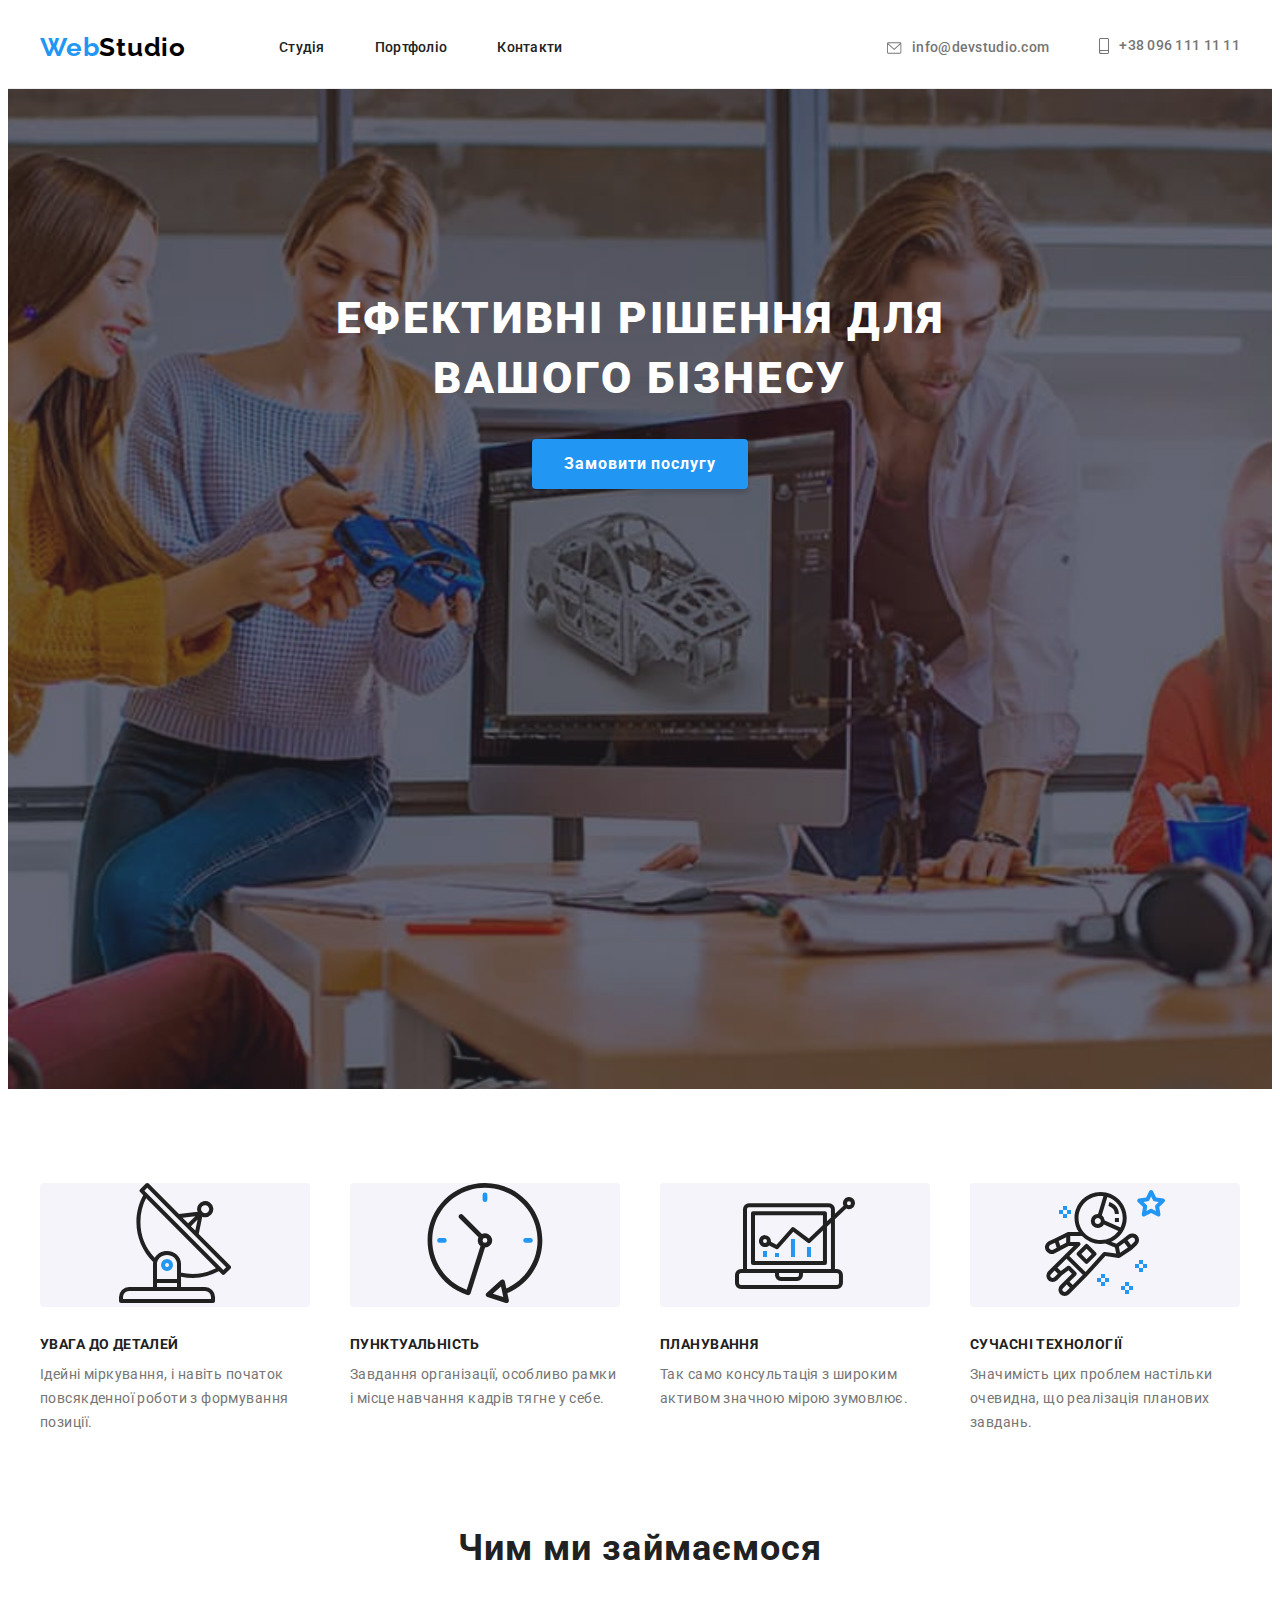
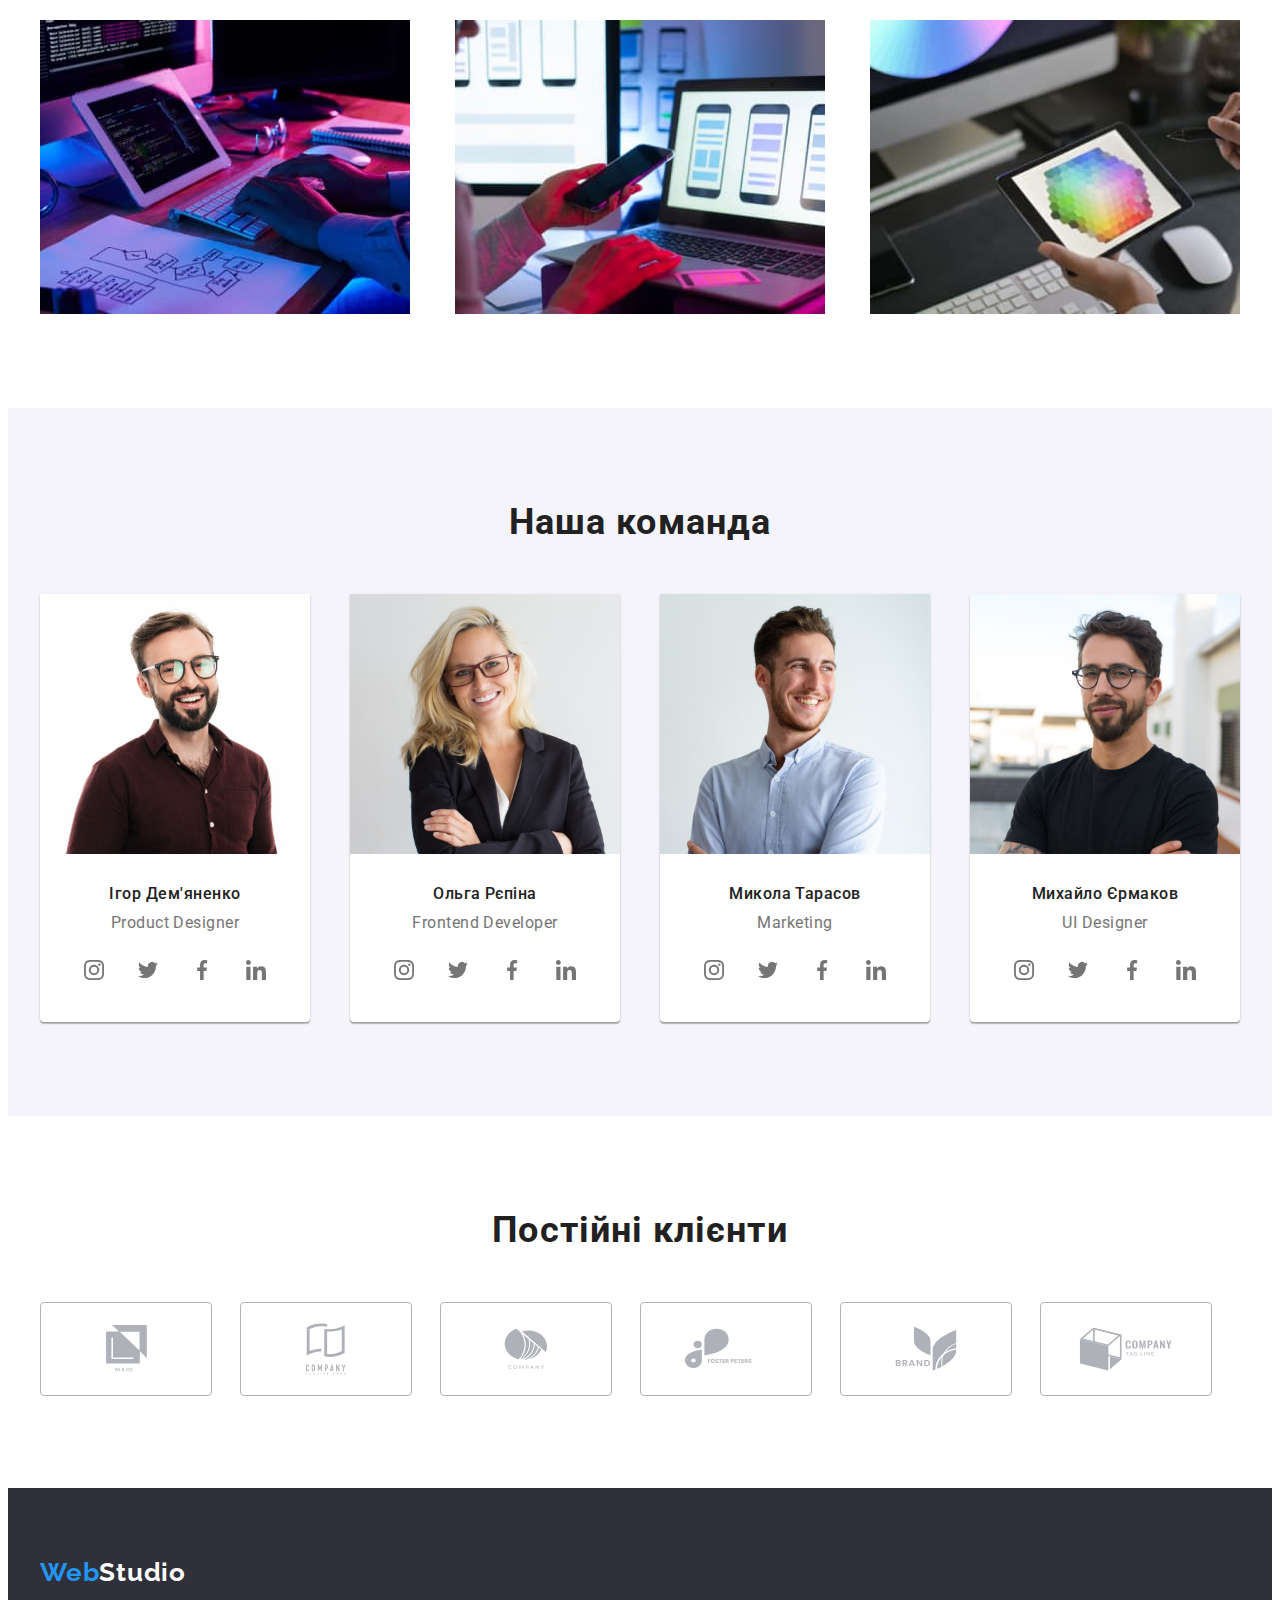
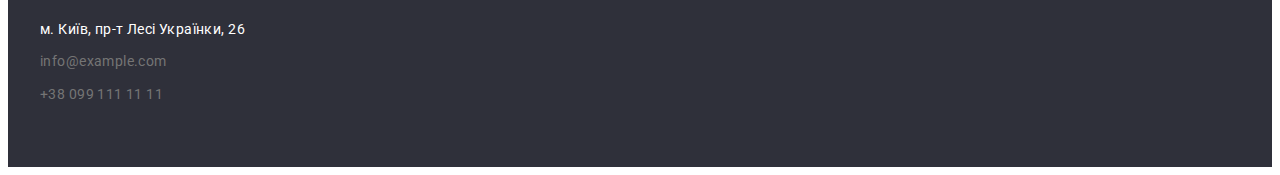
==== index.html @ 54683b7a "Оформление Header, Original,  team-card-icon, Clients" ====
<!DOCTYPE html>
<html lang="uk">
  <head>
    <meta charset="UTF-8" />
    <meta http-equiv="X-UA-Compatible" content="IE=edge" />
    <meta name="viewport" content="width=device-width, initial-scale=1.0" />
    <title>Студія</title>
    <link rel="preconnect" href="https://fonts.googleapis.com" />
    <link rel="preconnect" href="https://fonts.gstatic.com" crossorigin />
    <link
      href="https://fonts.googleapis.com/css2?family=Raleway:wght@700&family=Roboto:wght@400;500;700;900&display=swap"
      rel="stylesheet"
    />
    <link
      rel="stylesheet"
      href="https://cdnjs.cloudflare.com/ajax/libs/modern-normalize/1.1.0/modern-normalize.min.css"
      integrity="sha512-wpPYUAdjBVSE4KJnH1VR1HeZfpl1ub8YT/NKx4PuQ5NmX2tKuGu6U/JRp5y+Y8XG2tV+wKQpNHVUX03MfMFn9Q=="
      crossorigin="anonymous"
      referrerpolicy="no-referrer"
    />
    <link href="./css/style.css" rel="stylesheet" />
  </head>
  <body>
    <!--Head-->
    <header class="header">
      <div class="container flex-nav">
        <nav class="nav">
          <a class="logo" href="./index.html"
            ><span class="web">Web</span>Studio</a
          >
          <ul class="nav-page list">
            <li class="nav-item">
              <a href="./index.html" class="nav-link">Студія</a>
            </li>
            <li class="nav-item">
              <a href="./portfolio.html" class="nav-link">Портфоліо</a>
            </li>
            <li class="nav-item">
              <a href="./contacts.html" class="nav-link">Контакти</a>
            </li>
          </ul>
        </nav>
        <ul class="contact-header list">
          <li class="contact-item">
            <a
              href="mailto:info@devstudio.com"
              class="contact-header-link email"
            >
              <svg class="icon-contact" width="15.2" height="12px">
                <use href="./images/symbol-defs.svg#icon-envelope"></use>
              </svg>
              info@devstudio.com</a
            >
          </li>
          <li class="contact-item">
            <a href="tel:+380961111111" class="contact-header-link tel">
              <svg class="icon-contact" width="10px" height="16px">
                <use href="./images/symbol-defs.svg#icon-smartphone"></use>
              </svg>
              +38 096 111 11 11</a
            >
          </li>
        </ul>
      </div>
    </header>
    <!--Main-->
    <main>
      <section class="hero-section">
        <h1 class="hero-title">Ефективні рішення для вашого бізнесу</h1>
        <button type="button" class="button">Замовити послугу</button>
      </section>
      <section class="section">
        <div class="container">
          <h2 class="visually-hidden">Особливості</h2>
          <ul class="flex-original">
            <li class="list icon-antenna">
              <div class="icon-container">
                <svg class="icon-original" width="270px" height="120px">
                  <use href="./images/symbol-defs.svg#icon-antenna"></use>
                </svg>
              </div>
              <h3 class="subtitle">УВАГА ДО ДЕТАЛЕЙ</h3>
              <p class="descript">
                Ідейні міркування, і навіть початок повсякденної роботи з
                формування позиції.
              </p>
            </li>
            <li class="list icon-clock">
              <div class="icon-container">
                <span class="visually-hidden">foto</span>
                <svg class="icon-original" width="270px" height="120px">
                  <use href="./images/symbol-defs.svg#icon-clock"></use>
                </svg>
              </div>
              <h3 class="subtitle">ПУНКТУАЛЬНІСТЬ</h3>
              <p class="descript">
                Завдання організації, особливо рамки і місце навчання кадрів
                тягне у себе.
              </p>
            </li>
            <li class="list icon-diagram">
              <div class="icon-container">
                <svg class="icon-original" width="270px" height="120px">
                  <use href="./images/symbol-defs.svg#icon-diagram"></use>
                </svg>
              </div>
              <h3 class="subtitle">ПЛАНУВАННЯ</h3>
              <p class="descript">
                Так само консультація з широким активом значною мірою зумовлює.
              </p>
            </li>
            <li class="list icon-astronaut">
              <div class="icon-container">
                <svg class="icon-original" width="270px" height="120px">
                  <use href="./images/symbol-defs.svg#icon-astronaut"></use>
                </svg>
              </div>
              <h3 class="subtitle">СУЧАСНІ ТЕХНОЛОГІЇ</h3>
              <p class="descript">
                Значимість цих проблем настільки очевидна, що реалізація
                планових завдань.
              </p>
            </li>
          </ul>
        </div>
      </section>
      <section class="section work">
        <div class="container">
          <h2 class="title-work">Чим ми займаємося</h2>
          <ul class="flex-work">
            <li class="list">
              <img
                src="./images/work/left.jpg"
                alt="Робота за двома комп'ютерамии,один має великий єкран,а другий(планшет)лежить знизу,поряд клавіатура та вимкнений монітор ще одного комп'ютера"
                width="370"
                height="294"
              />
            </li>
            <li class="list">
              <img
                src="./images/work/centr.jpg"
                alt="Частково видно жінку, яка працює за ноутбуком, тримаючи в лівій руці смартфон.Зліва від неї знаходиться велий єкран для презентацій, на ньому зображено три єкрани смартфонів"
                width="370"
                height="294"
              />
            </li>
            <li class="list">
              <img
                src="./images/work/right.jpg"
                alt="Людина тримає у руках планшет, на ньму зображена палітра кольорів,у правій руці олівець дя пленшету"
                width="370"
                height="294"
              />
            </li>
          </ul>
        </div>
      </section>
      <section class="section team">
        <h2 class="title-team">Наша команда</h2>
        <div class="container">
          <ul class="flex-team">
            <li class="team-card list">
              <img
                src="./images/team/igor.jpg"
                alt="Чоловік років 30-35, темне волосся, борода, в окулярах,посміхається,одягнений в коричневу сорочку"
                width="270"
              />
              <div class="team-cont">
                <h3 class="name">Ігор Дем'яненко</h3>
                <p class="prof" lang="en">Product Designer</p>
              </div>
              <ul class="network list">
                <li class="icon-network-item">
                  <a
                    class="icon-network-link"
                    href="https://www.instagram.com/"
                    target="_blank"
                    rel="noopener nofollow noreferrer"
                  >
                    <svg class="icon-network">
                      <use href="./images/symbol-defs.svg#icon-instagram"></use>
                    </svg>
                  </a>
                </li>
                <li class="icon-network-item">
                  <a
                    class="icon-network-link"
                    href="https://twitter.com"
                    target="_blank"
                    rel="noopener nofollow noreferrer"
                  >
                    <svg class="icon-network">
                      <use href="./images/symbol-defs.svg#icon-twitter"></use>
                    </svg>
                  </a>
                </li>
                <li class="icon-network-item">
                  <a
                    class="icon-network-link"
                    href="https://www.facebook.com/"
                    target="_blank"
                    rel="noopener nofollow noreferrer"
                  >
                    <svg class="icon-network">
                      <use href="./images/symbol-defs.svg#icon-facebook"></use>
                    </svg>
                  </a>
                </li>
                <li class="icon-network-item">
                  <a
                    class="icon-network-link"
                    href="https://www.linkedin.com/"
                    target="_blank"
                    rel="noopener nofollow noreferrer"
                  >
                    <svg class="icon-network">
                      <use href="./images/symbol-defs.svg#icon-linkedin"></use>
                    </svg>
                  </a>
                </li>
              </ul>
            </li>
            <li class="team-card list">
              <img
                src="./images/team/olga.jpg"
                alt="Жінка,років 25-30,блондинка,довге волосся,в окулярах, одягнута в чорний піджак та білу сорочку"
                width="270"
              />
              <div class="team-cont">
                <h3 class="name">Ольга Рєпіна</h3>
                <p class="prof" lang="en">Frontend Developer</p>
              </div>
              <ul class="network list">
                <li class="icon-network-item">
                  <a
                    class="icon-network-link"
                    href="https://www.instagram.com/"
                    target="_blank"
                    rel="noopener nofollow noreferrer"
                  >
                    <svg class="icon-network">
                      <use href="./images/symbol-defs.svg#icon-instagram"></use>
                    </svg>
                  </a>
                </li>
                <li class="icon-network-item">
                  <a
                    class="icon-network-link"
                    href="https://twitter.com"
                    target="_blank"
                    rel="noopener nofollow noreferrer"
                  >
                    <svg class="icon-network">
                      <use href="./images/symbol-defs.svg#icon-twitter"></use>
                    </svg>
                  </a>
                </li>
                <li class="icon-network-item">
                  <a
                    class="icon-network-link"
                    href="https://www.facebook.com/"
                    target="_blank"
                    rel="noopener nofollow noreferrer"
                  >
                    <svg class="icon-network">
                      <use href="./images/symbol-defs.svg#icon-facebook"></use>
                    </svg>
                  </a>
                </li>
                <li class="icon-network-item">
                  <a
                    class="icon-network-link"
                    href="https://www.linkedin.com/"
                    target="_blank"
                    rel="noopener nofollow noreferrer"
                  >
                    <svg class="icon-network">
                      <use href="./images/symbol-defs.svg#icon-linkedin"></use>
                    </svg>
                  </a>
                </li>
              </ul>
            </li>
            <li class="team-card list">
              <img
                src="./images/team/mikola.jpg"
                alt="Чоловік,років 25-30,темне коротке волосся,одягнений у світлу сорочку"
                width="270"
              />
              <div class="team-cont">
                <h3 class="name">Микола Тарасов</h3>
                <p class="prof" lang="en">Marketing</p>
              </div>
              <ul class="network list">
                <li class="icon-network-item">
                  <a
                    class="icon-network-link"
                    href="https://www.instagram.com/"
                    target="_blank"
                    rel="noopener nofollow noreferrer"
                  >
                    <svg class="icon-network">
                      <use href="./images/symbol-defs.svg#icon-instagram"></use>
                    </svg>
                  </a>
                </li>
                <li class="icon-network-item">
                  <a
                    class="icon-network-link"
                    href="https://twitter.com"
                    target="_blank"
                    rel="noopener nofollow noreferrer"
                  >
                    <svg class="icon-network">
                      <use href="./images/symbol-defs.svg#icon-twitter"></use>
                    </svg>
                  </a>
                </li>
                <li class="icon-network-item">
                  <a
                    class="icon-network-link"
                    href="https://www.facebook.com/"
                    target="_blank"
                    rel="noopener nofollow noreferrer"
                  >
                    <svg class="icon-network">
                      <use href="./images/symbol-defs.svg#icon-facebook"></use>
                    </svg>
                  </a>
                </li>
                <li class="icon-network-item">
                  <a
                    class="icon-network-link"
                    href="https://www.linkedin.com/"
                    target="_blank"
                    rel="noopener nofollow noreferrer"
                  >
                    <svg class="icon-network">
                      <use href="./images/symbol-defs.svg#icon-linkedin"></use>
                    </svg>
                  </a>
                </li>
              </ul>
            </li>
            <li class="team-card list">
              <img
                src="./images/team/michael.jpg"
                alt="Чоловік,років 30, одягнений у чорну футболку,в окулярах"
                width="270"
              />
              <div class="team-cont">
                <h3 class="name">Михайло Єрмаков</h3>
                <p class="prof" lang="en">UI Designer</p>
              </div>
              <ul class="network list">
                <li class="icon-network-item">
                  <a
                    class="icon-network-link"
                    href="https://www.instagram.com/"
                    target="_blank"
                    rel="noopener nofollow noreferrer"
                  >
                    <svg class="icon-network">
                      <use href="./images/symbol-defs.svg#icon-instagram"></use>
                    </svg>
                  </a>
                </li>
                <li class="icon-network-item">
                  <a
                    class="icon-network-link"
                    href="https://twitter.com"
                    target="_blank"
                    rel="noopener nofollow noreferrer"
                  >
                    <svg class="icon-network">
                      <use href="./images/symbol-defs.svg#icon-twitter"></use>
                    </svg>
                  </a>
                </li>
                <li class="icon-network-item">
                  <a
                    class="icon-network-link"
                    href="https://www.facebook.com/"
                    target="_blank"
                    rel="noopener nofollow noreferrer"
                  >
                    <svg class="icon-network">
                      <use href="./images/symbol-defs.svg#icon-facebook"></use>
                    </svg>
                  </a>
                </li>
                <li class="icon-network-item">
                  <a
                    class="icon-network-link"
                    href="https://www.linkedin.com/"
                    target="_blank"
                    rel="noopener nofollow noreferrer"
                  >
                    <svg class="icon-network">
                      <use href="./images/symbol-defs.svg#icon-linkedin"></use>
                    </svg>
                  </a>
                </li>
              </ul>
            </li>
          </ul>
        </div>
      </section>
      <section class="section">
        <h2 class="title-client">Постійні клієнти</h2>
        <div class="container">
          <ul class="clients list">
            <li class="icon-client-item">
              <a
                href=""
                class="icon-client-link"
                target="_blank"
                rel="noopener noreferrer nofollow"
              >
                <svg class="icon-client" width="41" height="46.7">
                  <use href="./images/symbol-defs.svg#icon-YACO"></use>
                </svg>
              </a>
            </li>
            <li class="icon-client-item">
              <a
                href=""
                class="icon-client-link"
                target="_blank"
                rel="noopener noreferrer nofollow"
              >
                <svg class="icon-client" width="40" height="52">
                  <use
                    href="./images/symbol-defs.svg#icon-company-tagline-here"
                  ></use>
                </svg>
              </a>
            </li>
            <li class="icon-client-item">
              <a
                href=""
                class="icon-client-link"
                target="_blank"
                rel="noopener noreferrer nofollow"
              >
                <svg class="icon-client" width="43.46" height="41.18">
                  <use href="./images/symbol-defs.svg#icon-company"></use>
                </svg>
              </a>
            </li>
            <li class="icon-client-item">
              <a
                href=""
                class="icon-client-link"
                target="_blank"
                rel="noopener noreferrer nofollow"
              >
                <svg class="icon-client" width="84.44" height="40.62">
                  <use href="./images/symbol-defs.svg#icon-foster-peters"></use>
                </svg>
              </a>
            </li>
            <li class="icon-client-item">
              <a
                href=""
                class="icon-client-link"
                target="_blank"
                rel="noopener noreferrer nofollow"
              >
                <svg class="icon-client" width="62.54" height="45.43">
                  <use href="./images/symbol-defs.svg#icon-brand"></use>
                </svg>
              </a>
            </li>
            <li class="icon-client-item">
              <a
                href=""
                class="icon-client-link"
                target="_blank"
                rel="noopener noreferrer nofollow"
              >
                <svg class="icon-client" width="93.8" height="43.9">
                  <use href="./images/symbol-defs.svg#icon-tag-line"></use>
                </svg>
              </a>
            </li>
          </ul>
        </div>
      </section>
    </main>
    <!--Footer-->
    <footer class="footer">
      <div class="container">
        <a class="logo white" href="./index.html"
          ><span class="web">Web</span>Studio</a
        >
        <address class="address">
          <ul class="contact-footer list">
            <li>
              <a
                href="https://goo.gl/maps/6nsa5F7GKTP2XK6V9"
                class="contact-footer-link map-link"
                target="_blank"
                rel="noopener noreferrer"
              >
                м. Київ, пр-т Лесі Українки, 26</a
              >
            </li>
            <li class="footer-email-item">
              <a href="mailto:info@example.com" class="contact-footer-link"
                >info@example.com</a
              >
            </li>
            <li class="footer-tel-item">
              <a href="tel:+380991111111" class="contact-footer-link"
                >+38 099 111 11 11</a
              >
            </li>
          </ul>
        </address>
      </div>
    </footer>
  </body>
</html>
---- css/style.css ----
/* Global settings */
:root {
  /* Text Color */
  --main-color-text: #757575;
  --titel-color-text: #212121;
  --white-color: #ffffff;
  --logo-black-text: #000000;
  --logo-blue-text: #2196f3;

  /* interactive Colors */
  --bgd-accent-color: #2f303a;
  --activ-color-blue: #2196f3;
  --bgd-button-filter: #f5f4fa;

  /* border */
  --border-card-portfolio:  #eeeeee;
}


/* Стандартные стили */

body {
  color: var(--main-color-text);
  font-family: "Roboto", sans-serif;
}

h1,
h2,
h3,
h4,
h5,
h5,
p,
ul {
  margin: 0;
  padding: 0;
}

img {
  display: block;
  max-width: 100%;
  height: auto;
}

.visually-hidden {
  position: absolute;
  white-space: nowrap;
  width: 1px;
  height: 1px;
  overflow: hidden;
  border: 0;
  padding: 0;
  clip: rect(0 0 0 0);
  clip-path: inset(50%);
  margin: -1px;
}

.list {
  list-style: none;
}

.container {
  width: 1200px;
  margin: 0 auto;
  padding-left: 15px;
  padding-right: 15px;
}

.section {
  padding-top: 94px;
  padding-bottom: 94px;
}
/* hover focus tab */

.nav-page.list :hover,
.nav-page.list :focus,
.contact-header.list :hover,
.contact-header.list :focus,
.contact-footer.list :hover,
.contact-footer.list :focus {
  color: var(--logo-blue-text);
}

/* header */
.header {
  height: 80px;
  color: var(--white-color);
  border-bottom: 1px solid #ececec;
}

.flex-nav {
  display: flex;
  height: 80px;
  align-items: center;
}

/* logotype */
.logo {
  font-family: "Raleway", sans-serif;

  color: var(--logo-black-text);
  letter-spacing: 0.03em;
  font-weight: 700;
  font-size: 26px;
  line-height: 1.92;

  text-decoration: none;
}

.logo.white {
  color: var(--white-color);
  margin-bottom: 20px;
}

/* logo - span */
.web {
  color: var(--logo-blue-text);
}

/*  Navigation */
.nav {
  display: flex;
}

.nav-page.list {
  display: flex;
  margin-left: 93px;
  align-items: center;
}

.nav-item:not(:first-child) {
  margin-left: 50px;
}

.nav-link {
  text-decoration: none;
  font-weight: 500;

  color: var(--titel-color-text);
  font-size: 14px;
  line-height: 1.14;
  display: block;
}

.nav-link,
.contact-header-link {
  letter-spacing: 0.02em;
}

/* TOP Contacts */
.contact-header.list {
  display: flex;
  margin-left: auto;
  align-items: center;
}

.contact-item:not(:first-child) {
  margin-left: 50px;
}

.contact-header-link {
  display: inline-flex;
  align-items: center;

  color: var(--main-color-text);
  font-weight: 500;
  font-size: 14px;
  line-height: 1.14;

  text-decoration: none;
}

.icon-contact{
  margin-right: 10px;
  fill: currentColor;
}



/* Хедер икноки через before */

/* .contact-header-link::before {
  content: "";
  margin-right: 10px;
  background-position: center;
  background-size: contain;
  background-repeat: no-repeat;
}

.email::before {
  width: 15.2px;
  height: 12px;
  background-image: url(../images/svg-icons/envelope.svg);
}
.tel::before {
  width: 10px;
  height: 16px;
  background-image: url(../images/svg-icons/smartphone.svg);
} */




/* Main */

.hero-section {
  max-width: 1600px;
  height: 600px;
  margin-left: auto;
  margin-right: auto;
  padding-top: 200px;
  padding-bottom: 200px;
  text-align: center;

  background-image: linear-gradient(
      to right,
      rgba(47, 48, 58, 0.4),
      rgba(47, 48, 58, 0.4)
    ),
    url(../images/hero/hero.jpg);
  background-position: center;
  background-repeat: no-repeat;
  background-size: cover;
  /* Подстраховка bgd */
  background-color: var(--activ-color-blue);
}

.hero-title {
  margin-bottom: 30px;
  max-width: 696px;
  margin-left: auto;
  margin-right: auto;

  color: var(--white-color);
  font-weight: 900;
  font-size: 44px;
  line-height: 1.36;
  letter-spacing: 0.06em;
  text-transform: uppercase;
}

/* Batton */

.button {
  min-width: 152px;
  border-radius: 4px;
  padding: 10px 32px;
  border: none;

  color: var(--white-color);
  background-color: var(--activ-color-blue);
  font-family: "Roboto";
  font-weight: 700;
  font-size: 16px;
  line-height: 1.87;
  letter-spacing: 0.06em;

  cursor: pointer;
  box-shadow: 0px 4px 4px rgba(0, 0, 0, 0.15);
}

.button:active {
  background-color: #188ce8;
}

/* Section original */

.flex-original {
  display: flex;
  justify-content: space-between;
}

.flex-original .list {
  width: 270px;
}
.flex-original .list:not(:last-child) {
  margin-right: 30px;
}

.icon-container{
  margin-bottom: 30px;

  background: #F5F4FA;
  border-radius: 4px;
}

/* Особенности иконки через before */

/* .flex-original .list::before {
display: block;
height: 120px;
margin-bottom: 30px;
content: "";
background-position: center;
background-repeat: no-repeat;
background-size: contain;
background-color: #F5F4FA;
border-radius: 4px;
}

.icon-antenna::before{
  background-image: url(../images/svg-icons/antenna.svg);
}
.icon-clock::before{
  background-image: url(../images/svg-icons/clock.svg);
}
.icon-diagram::before{
  background-image: url(../images/svg-icons/diagram.svg);
}
.icon-astronaut::before{
  background-image: url(../images/svg-icons/astronaut.svg);
} */

.subtitle {
  margin-bottom: 10px;
  line-height: 1.14;

  color: var(--titel-color-text);
  font-weight: 700;
  font-size: 14px;
  letter-spacing: 0.03em;
}

.descript {
  font-size: 14px;
  line-height: 1.7;
  letter-spacing: 0.03em;
}

/* Section works img */

.work {
  padding-top: 0;
}

.flex-work {
  display: flex;
  justify-content: space-between;
}

.title-work,
.title-team,
.title-client {
  color: var(--titel-color-text);
  font-weight: 700;
  font-size: 36px;
  line-height: 1.16;
  letter-spacing: 0.03em;
  text-align: center;
  margin-bottom: 50px;
}

/*  Section team */

.team {
  background-color: #f5f4fa;

  text-align: center;
}

.flex-team {
  display: flex;
  justify-content: space-between;
}

.team-card {
  width: 270px;
  border-radius: 0px 0px 4px 4px;
  padding-bottom: 30px;

  background: var(--white-color);

  box-shadow: 0px 1px 3px rgba(0, 0, 0, 0.12), 0px 1px 1px rgba(0, 0, 0, 0.14),
    0px 2px 1px rgba(0, 0, 0, 0.2);
}

.team-cont {
  padding-top: 30px;
  padding-bottom: 16px;
}

.name {
  color: var(--titel-color-text);
  font-weight: 500;
  font-size: 16px;
  line-height: 1.19;
  letter-spacing: 0.03em;
}

.prof {
  font-size: 16px;
  line-height: 1.19;
  letter-spacing: 0.03em;
  margin-top: 10px;
}

.icon-network-item{
  display: inline-flex;
}



.network{
  display: flex;
  justify-content: center;

  gap: 10px;
}

/* Аналог gap */
/* .icon-network-item+.icon-network-item{
  margin-left: 10px ;
} */

.icon-network-link{
  display: flex;
  align-items: center;
  justify-content: center;
  width: 44px;
  height: 44px;
  border-radius: 50%;
  background-color: var();
  color: var(--main-color-text);
}

.icon-network-link:hover,
.icon-network-link:focus{
  background-color: var(--logo-blue-text);
  color:var(--white-color);
}

.icon-network{
  height: 20px;
  width: 20px;
  fill: currentColor;
}

/* claint  */

.clients {
  display: flex;
}
.icon-client-item {
  width: 170px;
  height: 92px;
}
.icon-client-item+.icon-client-item{
  margin-left:30px ;
}
.icon-client-link {
  display: flex;
  align-items: center;
  justify-content: center;
  width: 100%;
	height: 100%;
  border: 1px solid #AFB1B8;
  border-radius: 4px;
  color: #AFB1B8;
}

.icon-client-link:hover {
  color: var(--activ-color-blue);
  border-color: var(--activ-color-blue);
}
.icon-client {
  fill: currentColor;
}

/* Footer */

.footer {
  padding-top: 60px;
  padding-bottom: 60px;

  background-color: var(--bgd-accent-color);
  font-weight: 400;
  font-size: 14px;
  line-height: 1.7;
}

.address {
  font-style: normal;
  margin-top: 20px;
}

.contact-footer-link {
  color: var(--main-color-text);
  font-size: 14px;
  line-height: 1.14;
  letter-spacing: 0.03em;
  text-decoration: none;
}

.footer > .logo,
.map-link {
  color: var(--white-color);
}

.footer-email-item,
.footer-tel-item {
  margin-top: 9px;
}

/* 2 Main Portfolio */

/* filter */
.filter.list {
  display: flex;
  justify-content: center;
  margin-bottom: 50px;

  color: var(--titel-color-text);
  font-weight: 500;
  font-size: 16px;
  line-height: 1.62;
}
.filter-item + .filter-item {
  margin-left: 8px;
}

.filter-button {
  font-family: "Roboto";
  border: none;

  color: var(--titel-color-text);
  background-color: var(--bgd-button-filter);
  border-radius: 4px;
  font-weight: 500;
  font-size: 16px;
  line-height: 1.62;
  letter-spacing: 0.03em;

  cursor: pointer;
}

.filter-button:hover,
.filter-button:focus {
  color: var(--white-color);
  background-color: var(--activ-color-blue);
  box-shadow: 0px 3px 1px rgba(0, 0, 0, 0.1), 0px 1px 2px rgba(0, 0, 0, 0.08),
    0px 2px 2px rgba(0, 0, 0, 0.12);
  border-radius: 4px;
}
/* Project page */

.projects.list {
  display: flex;
  flex-wrap: wrap;
}

.project-card {
  width: calc((100% - 15 * 2) / 3);
  margin-right: 30px;
  margin-bottom: 30px;

  background: var(--white-color);
}
/* Сетка */
.project-card:nth-child(3n) {
  margin-right: 0px;
}
.project-card:nth-last-child(-n + 3) {
  margin-bottom: 0px;
}

.project-link {
  text-decoration: none;
}

.desc-cont {
  padding: 20px 24px;
  border-left: 1px solid var(--border-card-portfolio);
  border-bottom: 1px solid  var(--border-card-portfolio);
  border-right: 1px solid  var(--border-card-portfolio);
}
.project-title {
  color: var(--titel-color-text);
  font-weight: 700;
  font-size: 18px;
  line-height: 2;
  letter-spacing: 0.06em;
}

.project-desc {
  margin-top: 4px;

  color: var(--main-color-text);
  font-size: 16px;
  line-height: 1.85;
  letter-spacing: 0.03em;
}
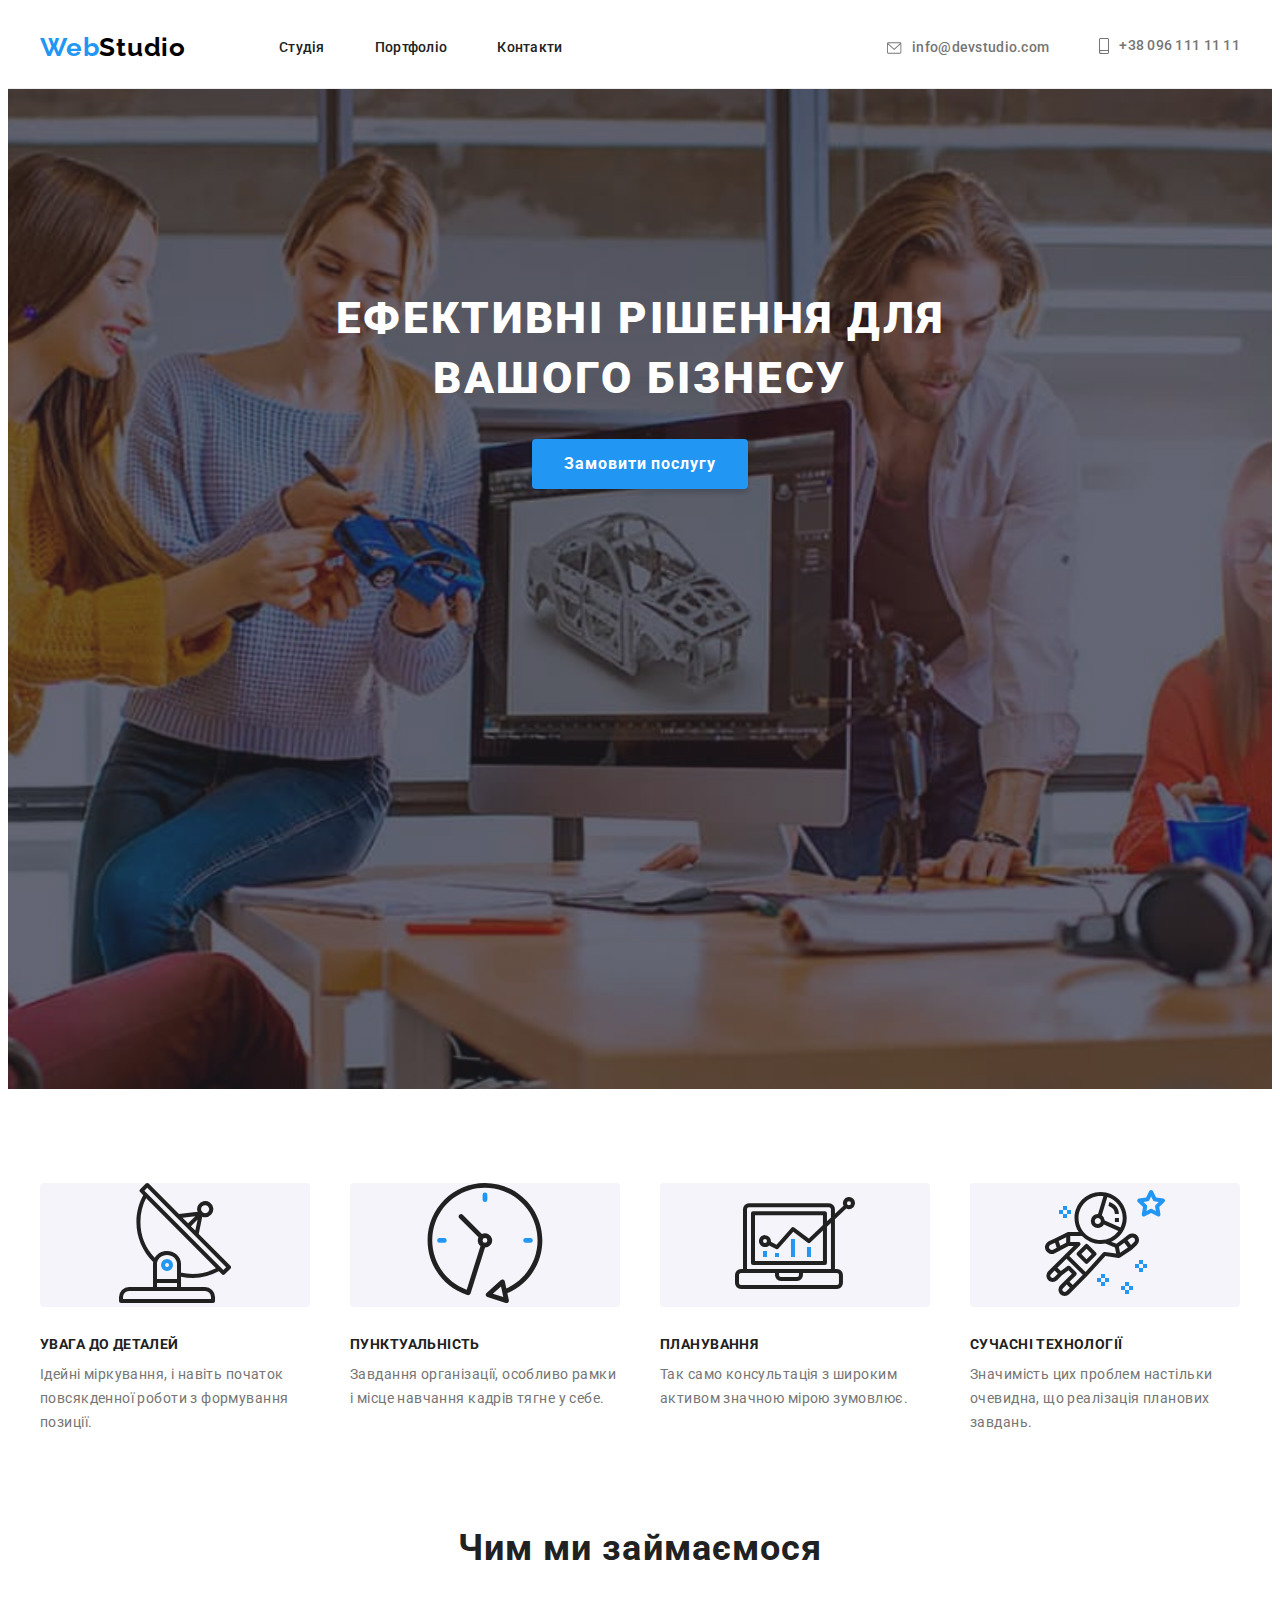
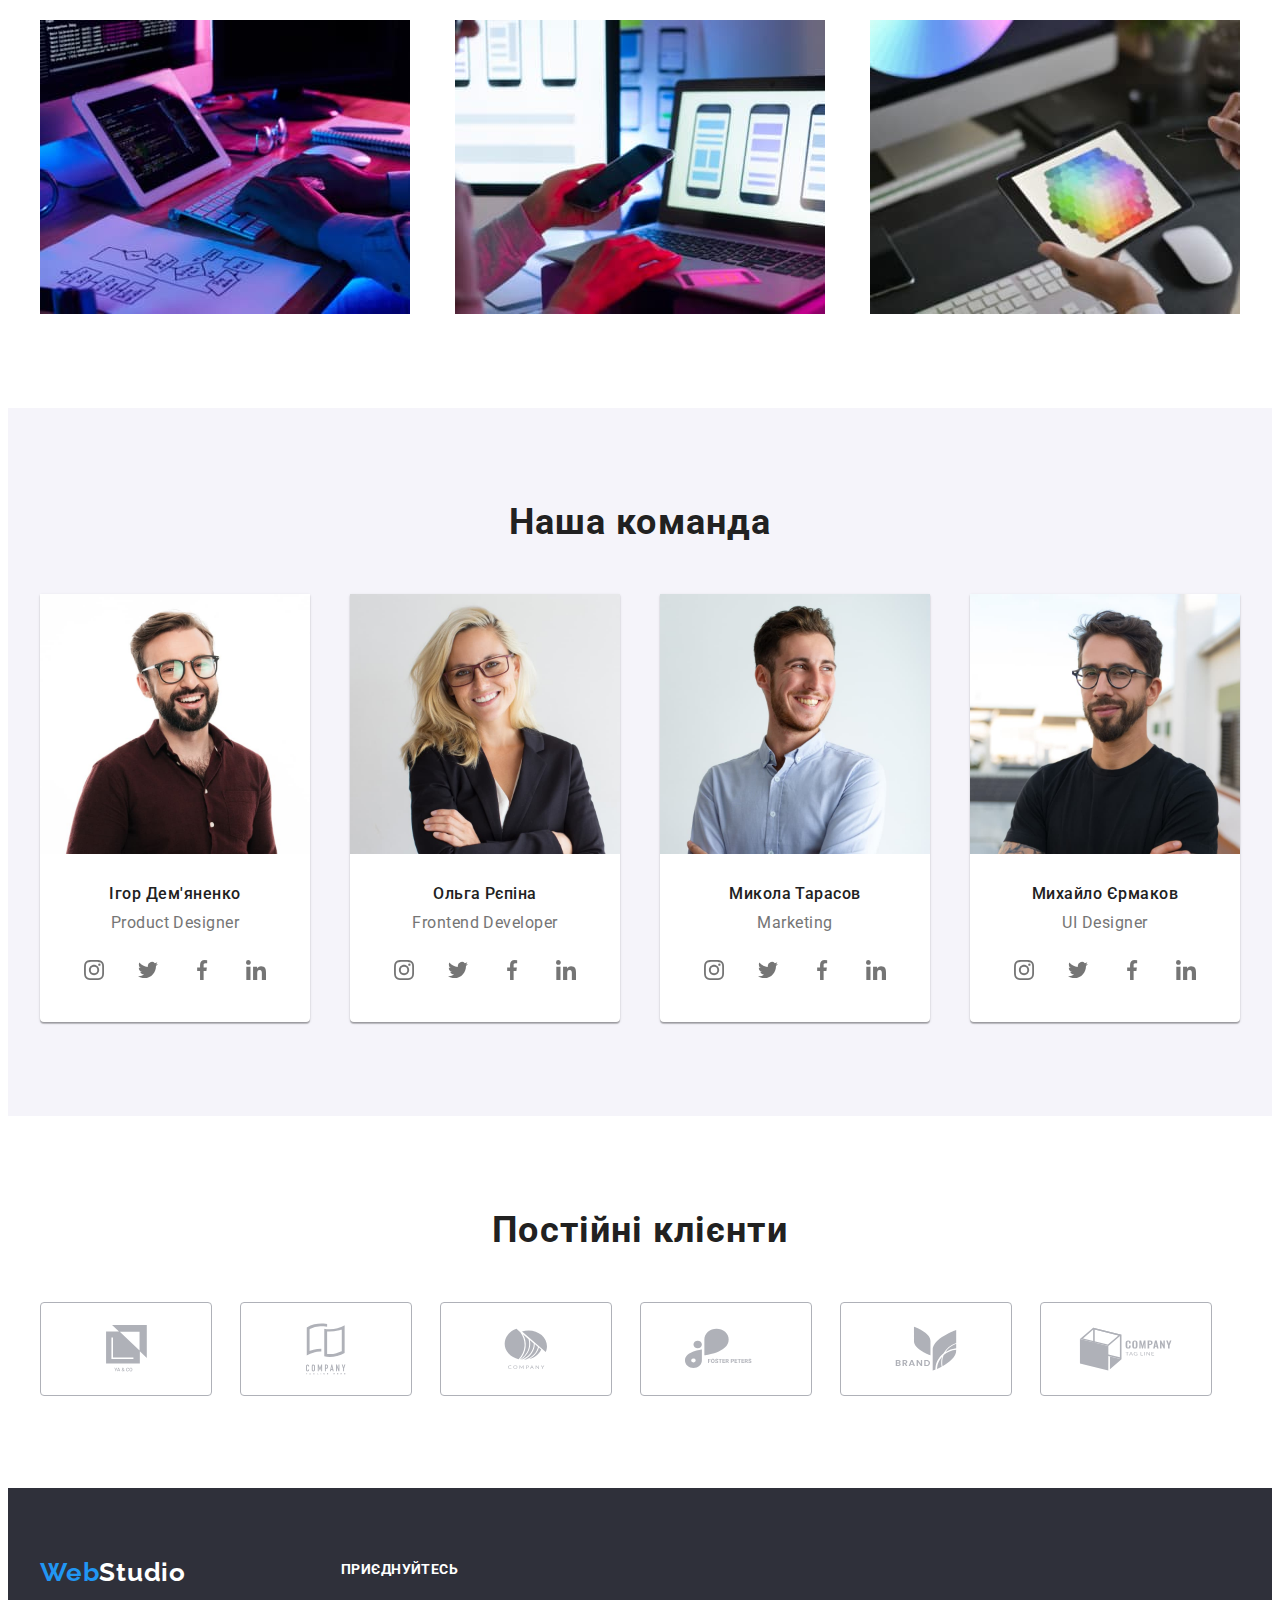
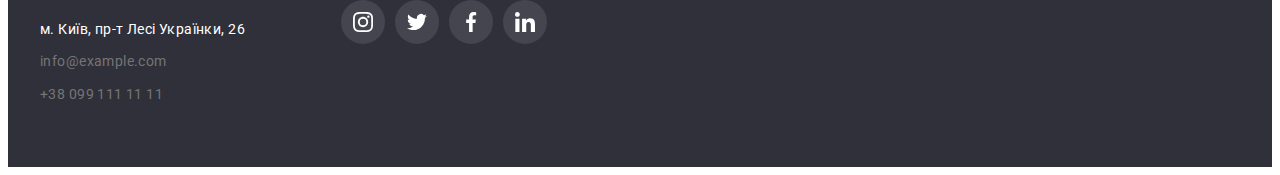
==== commit 5760e798: "footer добавление секции соц сети" ====
--- a/index.html
+++ b/index.html
@@ -177,7 +177,7 @@
                     target="_blank"
                     rel="noopener nofollow noreferrer"
                   >
-                    <svg class="icon-network">
+                    <svg class="icon-network" width="20px" height="20px">
                       <use href="./images/symbol-defs.svg#icon-instagram"></use>
                     </svg>
                   </a>
@@ -189,7 +189,7 @@
                     target="_blank"
                     rel="noopener nofollow noreferrer"
                   >
-                    <svg class="icon-network">
+                    <svg class="icon-network" width="20px" height="20px">
                       <use href="./images/symbol-defs.svg#icon-twitter"></use>
                     </svg>
                   </a>
@@ -201,7 +201,7 @@
                     target="_blank"
                     rel="noopener nofollow noreferrer"
                   >
-                    <svg class="icon-network">
+                    <svg class="icon-network" width="20px" height="20px">
                       <use href="./images/symbol-defs.svg#icon-facebook"></use>
                     </svg>
                   </a>
@@ -213,7 +213,7 @@
                     target="_blank"
                     rel="noopener nofollow noreferrer"
                   >
-                    <svg class="icon-network">
+                    <svg class="icon-network" width="20px" height="20px">
                       <use href="./images/symbol-defs.svg#icon-linkedin"></use>
                     </svg>
                   </a>
@@ -238,7 +238,7 @@
                     target="_blank"
                     rel="noopener nofollow noreferrer"
                   >
-                    <svg class="icon-network">
+                    <svg class="icon-network" width="20px" height="20px">
                       <use href="./images/symbol-defs.svg#icon-instagram"></use>
                     </svg>
                   </a>
@@ -250,7 +250,7 @@
                     target="_blank"
                     rel="noopener nofollow noreferrer"
                   >
-                    <svg class="icon-network">
+                    <svg class="icon-network" width="20px" height="20px">
                       <use href="./images/symbol-defs.svg#icon-twitter"></use>
                     </svg>
                   </a>
@@ -262,7 +262,7 @@
                     target="_blank"
                     rel="noopener nofollow noreferrer"
                   >
-                    <svg class="icon-network">
+                    <svg class="icon-network" width="20px" height="20px">
                       <use href="./images/symbol-defs.svg#icon-facebook"></use>
                     </svg>
                   </a>
@@ -274,7 +274,7 @@
                     target="_blank"
                     rel="noopener nofollow noreferrer"
                   >
-                    <svg class="icon-network">
+                    <svg class="icon-network" width="20px" height="20px">
                       <use href="./images/symbol-defs.svg#icon-linkedin"></use>
                     </svg>
                   </a>
@@ -299,7 +299,7 @@
                     target="_blank"
                     rel="noopener nofollow noreferrer"
                   >
-                    <svg class="icon-network">
+                    <svg class="icon-network" width="20px" height="20px">
                       <use href="./images/symbol-defs.svg#icon-instagram"></use>
                     </svg>
                   </a>
@@ -311,7 +311,7 @@
                     target="_blank"
                     rel="noopener nofollow noreferrer"
                   >
-                    <svg class="icon-network">
+                    <svg class="icon-network" width="20px" height="20px">
                       <use href="./images/symbol-defs.svg#icon-twitter"></use>
                     </svg>
                   </a>
@@ -323,7 +323,7 @@
                     target="_blank"
                     rel="noopener nofollow noreferrer"
                   >
-                    <svg class="icon-network">
+                    <svg class="icon-network" width="20px" height="20px">
                       <use href="./images/symbol-defs.svg#icon-facebook"></use>
                     </svg>
                   </a>
@@ -335,7 +335,7 @@
                     target="_blank"
                     rel="noopener nofollow noreferrer"
                   >
-                    <svg class="icon-network">
+                    <svg class="icon-network" width="20px" height="20px">
                       <use href="./images/symbol-defs.svg#icon-linkedin"></use>
                     </svg>
                   </a>
@@ -360,7 +360,7 @@
                     target="_blank"
                     rel="noopener nofollow noreferrer"
                   >
-                    <svg class="icon-network">
+                    <svg class="icon-network" width="20px" height="20px">
                       <use href="./images/symbol-defs.svg#icon-instagram"></use>
                     </svg>
                   </a>
@@ -372,7 +372,7 @@
                     target="_blank"
                     rel="noopener nofollow noreferrer"
                   >
-                    <svg class="icon-network">
+                    <svg class="icon-network" width="20px" height="20px">
                       <use href="./images/symbol-defs.svg#icon-twitter"></use>
                     </svg>
                   </a>
@@ -384,7 +384,7 @@
                     target="_blank"
                     rel="noopener nofollow noreferrer"
                   >
-                    <svg class="icon-network">
+                    <svg class="icon-network" width="20px" height="20px">
                       <use href="./images/symbol-defs.svg#icon-facebook"></use>
                     </svg>
                   </a>
@@ -396,7 +396,7 @@
                     target="_blank"
                     rel="noopener nofollow noreferrer"
                   >
-                    <svg class="icon-network">
+                    <svg class="icon-network" width="20px" height="20px">
                       <use href="./images/symbol-defs.svg#icon-linkedin"></use>
                     </svg>
                   </a>
@@ -490,34 +490,89 @@
     </main>
     <!--Footer-->
     <footer class="footer">
-      <div class="container">
-        <a class="logo white" href="./index.html"
-          ><span class="web">Web</span>Studio</a
-        >
-        <address class="address">
-          <ul class="contact-footer list">
-            <li>
-              <a
-                href="https://goo.gl/maps/6nsa5F7GKTP2XK6V9"
-                class="contact-footer-link map-link"
-                target="_blank"
-                rel="noopener noreferrer"
-              >
-                м. Київ, пр-т Лесі Українки, 26</a
-              >
-            </li>
-            <li class="footer-email-item">
-              <a href="mailto:info@example.com" class="contact-footer-link"
-                >info@example.com</a
-              >
-            </li>
-            <li class="footer-tel-item">
-              <a href="tel:+380991111111" class="contact-footer-link"
-                >+38 099 111 11 11</a
-              >
+      <div class="container flex-footer">
+        <div class="address-box">
+          <a class="logo white" href="./index.html"
+            ><span class="web">Web</span>Studio</a
+          >
+          <address class="address">
+            <ul class="contact-footer list">
+              <li>
+                <a
+                  href="https://goo.gl/maps/6nsa5F7GKTP2XK6V9"
+                  class="contact-footer-link map-link"
+                  target="_blank"
+                  rel="noopener noreferrer"
+                >
+                  м. Київ, пр-т Лесі Українки, 26</a
+                >
+              </li>
+              <li class="footer-email-item">
+                <a href="mailto:info@example.com" class="contact-footer-link"
+                  >info@example.com</a
+                >
+              </li>
+              <li class="footer-tel-item">
+                <a href="tel:+380991111111" class="contact-footer-link"
+                  >+38 099 111 11 11</a
+                >
+              </li>
+            </ul>
+          </address>
+        </div>
+        <div class="social-box">
+          <h2 class="title-social">приєднуйтесь</h2>
+          <ul class="social list">
+            <li class="social-item">
+              <a
+                class="social-link"
+                href="https://www.instagram.com/"
+                target="_blank"
+                rel="noopener nofollow noreferrer"
+              >
+                <svg class="icon-social" width="20px" height="20px">
+                  <use href="./images/symbol-defs.svg#icon-instagram"></use>
+                </svg>
+              </a>
+            </li>
+            <li class="social-item">
+              <a
+                class="social-link"
+                href="https://twitter.com"
+                target="_blank"
+                rel="noopener nofollow noreferrer"
+              >
+                <svg class="icon-social" width="20px" height="20px">
+                  <use href="./images/symbol-defs.svg#icon-twitter"></use>
+                </svg>
+              </a>
+            </li>
+            <li class="social-item">
+              <a
+                class="social-link"
+                href="https://www.facebook.com/"
+                target="_blank"
+                rel="noopener nofollow noreferrer"
+              >
+                <svg class="icon-social" width="20px" height="20px">
+                  <use href="./images/symbol-defs.svg#icon-facebook"></use>
+                </svg>
+              </a>
+            </li>
+            <li class="social-item">
+              <a
+                class="social-link"
+                href="https://www.linkedin.com/"
+                target="_blank"
+                rel="noopener nofollow noreferrer"
+              >
+                <svg class="icon-social" width="20px" height="20px">
+                  <use href="./images/symbol-defs.svg#icon-linkedin"></use>
+                </svg>
+              </a>
             </li>
           </ul>
-        </address>
+        </div>
       </div>
     </footer>
   </body>
--- a/css/style.css
+++ b/css/style.css
@@ -430,8 +430,6 @@
 }
 
 .icon-network{
-  height: 20px;
-  width: 20px;
   fill: currentColor;
 }
 
@@ -478,6 +476,14 @@
   line-height: 1.7;
 }
 
+.address-box{
+  width: 231px;
+}
+
+.flex-footer{
+  display: flex;
+}
+
 .address {
   font-style: normal;
   margin-top: 20px;
@@ -499,6 +505,51 @@
 .footer-email-item,
 .footer-tel-item {
   margin-top: 9px;
+}
+
+.title-social{
+  font-weight: 700;
+  font-size: 14px;
+  line-height: 1.42;
+  letter-spacing: 0.03em;
+  text-transform: uppercase;
+  margin-bottom: 20px;
+
+  color: var(--white-color);
+}
+.social-box{
+  width: 208px;
+  margin-left: 70px;
+  margin-top: 12px;
+}
+
+.social {
+  display: flex;
+}
+.social-item {
+
+}
+.social-item+.social-item{
+  margin-left:10px ;
+}
+.social-link {
+  display: inline-flex;
+  justify-content: center;
+  align-items: center;
+  width: 44px;
+  height: 44px;
+  border-radius: 50%;
+
+  color: var(--white-color);
+  background-color: rgba(255, 255, 255, 0.1);
+}
+
+.social-link:hover {
+  color: var(--white-color);
+  background-color: var(--activ-color-blue);
+}
+.icon-social {
+  fill: currentColor;
 }
 
 /* 2 Main Portfolio */
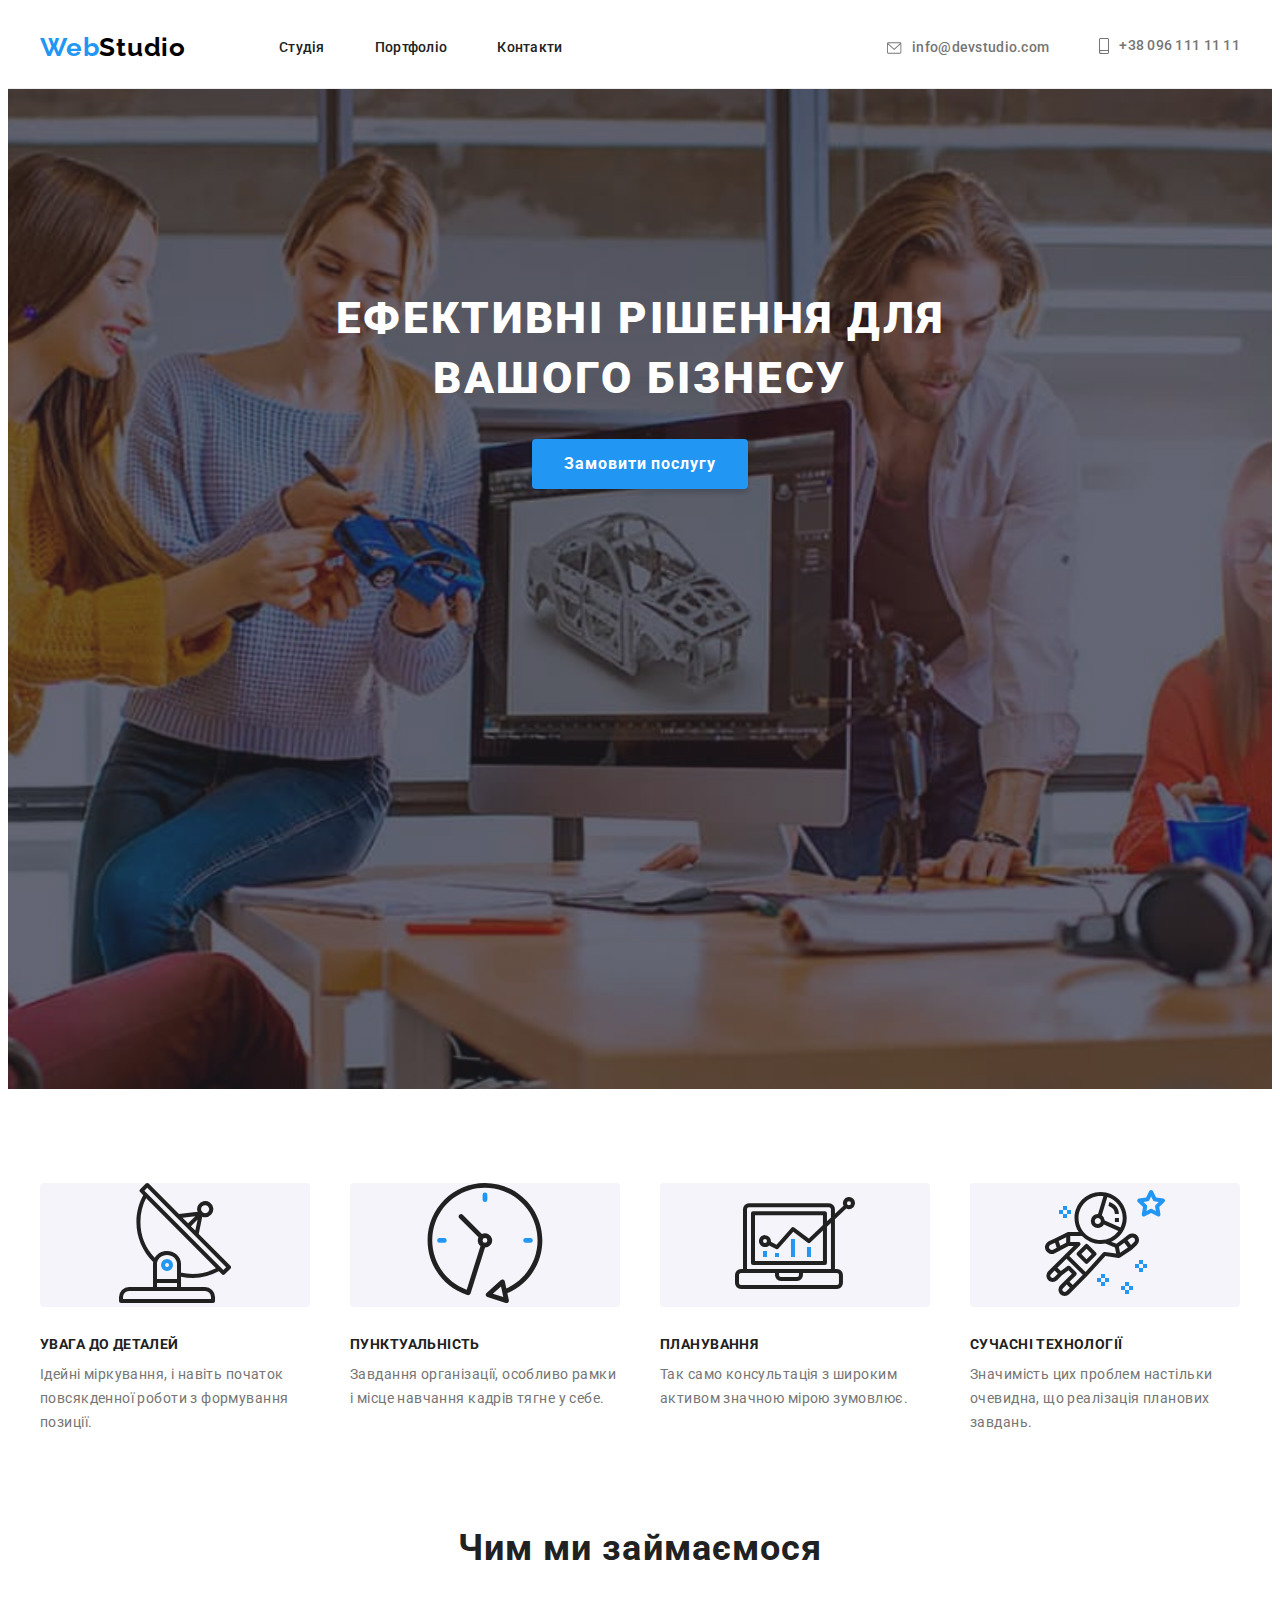
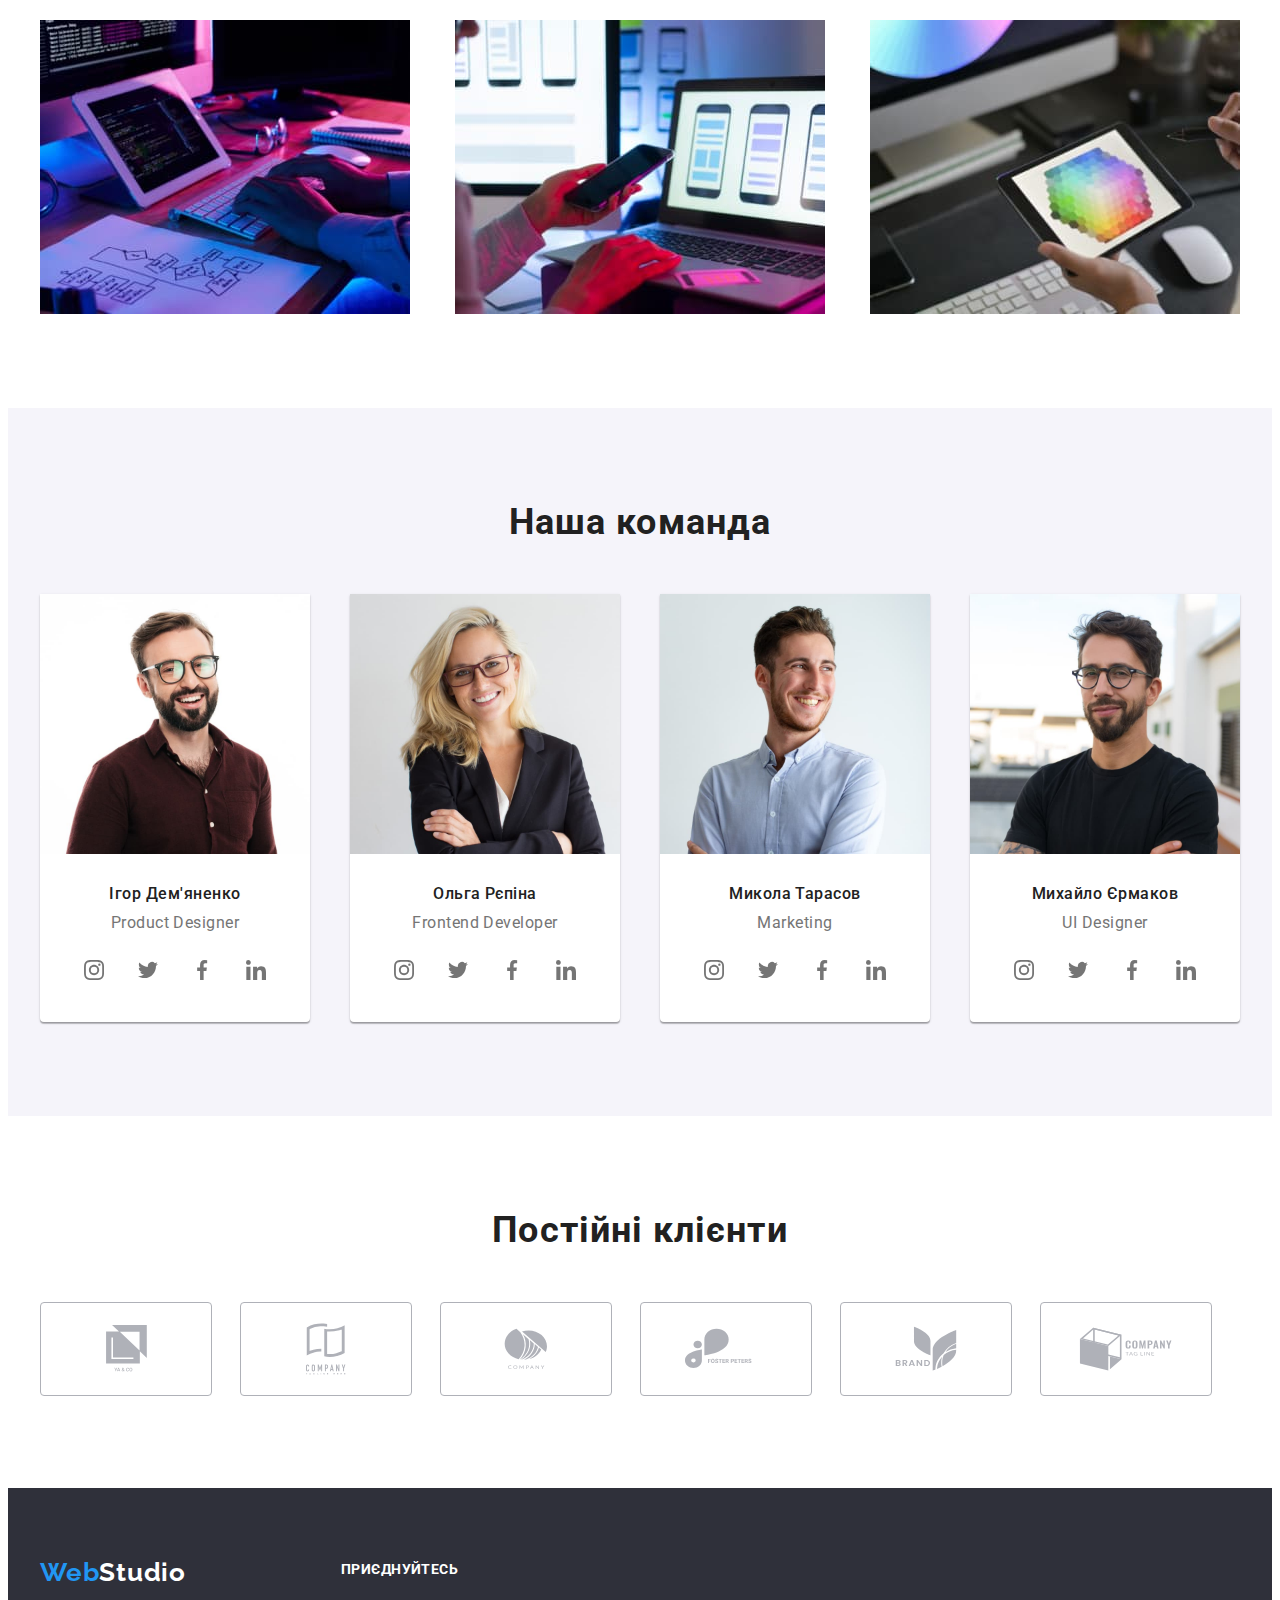
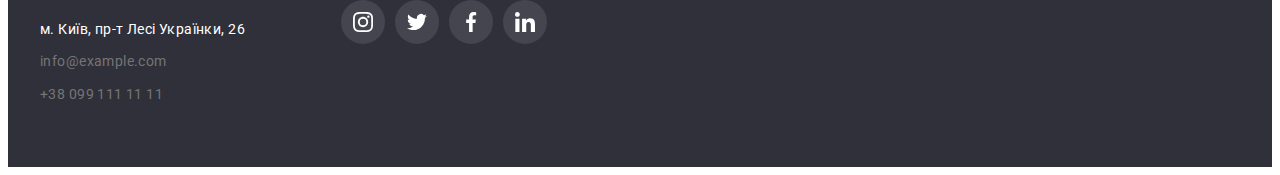
==== commit 22c9a516: "Переименование класса" ====
--- a/index.html
+++ b/index.html
@@ -72,10 +72,10 @@
       <section class="section">
         <div class="container">
           <h2 class="visually-hidden">Особливості</h2>
-          <ul class="flex-original">
+          <ul class="flex-features">
             <li class="list icon-antenna">
               <div class="icon-container">
-                <svg class="icon-original" width="270px" height="120px">
+                <svg class="icon-features" width="270px" height="120px">
                   <use href="./images/symbol-defs.svg#icon-antenna"></use>
                 </svg>
               </div>
@@ -88,7 +88,7 @@
             <li class="list icon-clock">
               <div class="icon-container">
                 <span class="visually-hidden">foto</span>
-                <svg class="icon-original" width="270px" height="120px">
+                <svg class="icon-features" width="270px" height="120px">
                   <use href="./images/symbol-defs.svg#icon-clock"></use>
                 </svg>
               </div>
@@ -100,7 +100,7 @@
             </li>
             <li class="list icon-diagram">
               <div class="icon-container">
-                <svg class="icon-original" width="270px" height="120px">
+                <svg class="icon-features" width="270px" height="120px">
                   <use href="./images/symbol-defs.svg#icon-diagram"></use>
                 </svg>
               </div>
@@ -111,7 +111,7 @@
             </li>
             <li class="list icon-astronaut">
               <div class="icon-container">
-                <svg class="icon-original" width="270px" height="120px">
+                <svg class="icon-features" width="270px" height="120px">
                   <use href="./images/symbol-defs.svg#icon-astronaut"></use>
                 </svg>
               </div>
@@ -262,7 +262,7 @@
                     target="_blank"
                     rel="noopener nofollow noreferrer"
                   >
-                    <svg class="icon-network" width="20px" height="20px">
+                    <svg class="icon-network" width="20px" height=20px">
                       <use href="./images/symbol-defs.svg#icon-facebook"></use>
                     </svg>
                   </a>
--- a/css/style.css
+++ b/css/style.css
@@ -13,9 +13,8 @@
   --bgd-button-filter: #f5f4fa;
 
   /* border */
-  --border-card-portfolio:  #eeeeee;
-}
-
+  --border-card-portfolio: #eeeeee;
+}
 
 /* Стандартные стили */
 
@@ -170,12 +169,10 @@
   text-decoration: none;
 }
 
-.icon-contact{
+.icon-contact {
   margin-right: 10px;
   fill: currentColor;
 }
-
-
 
 /* Хедер икноки через before */
 
@@ -197,9 +194,6 @@
   height: 16px;
   background-image: url(../images/svg-icons/smartphone.svg);
 } */
-
-
-
 
 /* Main */
 
@@ -263,30 +257,30 @@
   background-color: #188ce8;
 }
 
-/* Section original */
-
-.flex-original {
+/* Section features */
+
+.flex-features {
   display: flex;
   justify-content: space-between;
 }
 
-.flex-original .list {
+.flex-features .list {
   width: 270px;
 }
-.flex-original .list:not(:last-child) {
+.flex-features .list:not(:last-child) {
   margin-right: 30px;
 }
 
-.icon-container{
+.icon-container {
   margin-bottom: 30px;
 
-  background: #F5F4FA;
+  background: #f5f4fa;
   border-radius: 4px;
 }
 
 /* Особенности иконки через before */
 
-/* .flex-original .list::before {
+/* .flex-features .list::before {
 display: block;
 height: 120px;
 margin-bottom: 30px;
@@ -394,13 +388,11 @@
   margin-top: 10px;
 }
 
-.icon-network-item{
+.icon-network-item {
   display: inline-flex;
 }
 
-
-
-.network{
+.network {
   display: flex;
   justify-content: center;
 
@@ -412,7 +404,7 @@
   margin-left: 10px ;
 } */
 
-.icon-network-link{
+.icon-network-link {
   display: flex;
   align-items: center;
   justify-content: center;
@@ -424,12 +416,12 @@
 }
 
 .icon-network-link:hover,
-.icon-network-link:focus{
+.icon-network-link:focus {
   background-color: var(--logo-blue-text);
-  color:var(--white-color);
-}
-
-.icon-network{
+  color: var(--white-color);
+}
+
+.icon-network {
   fill: currentColor;
 }
 
@@ -442,18 +434,18 @@
   width: 170px;
   height: 92px;
 }
-.icon-client-item+.icon-client-item{
-  margin-left:30px ;
+.icon-client-item + .icon-client-item {
+  margin-left: 30px;
 }
 .icon-client-link {
   display: flex;
   align-items: center;
   justify-content: center;
   width: 100%;
-	height: 100%;
-  border: 1px solid #AFB1B8;
+  height: 100%;
+  border: 1px solid #afb1b8;
   border-radius: 4px;
-  color: #AFB1B8;
+  color: #afb1b8;
 }
 
 .icon-client-link:hover {
@@ -476,11 +468,11 @@
   line-height: 1.7;
 }
 
-.address-box{
+.address-box {
   width: 231px;
 }
 
-.flex-footer{
+.flex-footer {
   display: flex;
 }
 
@@ -507,7 +499,7 @@
   margin-top: 9px;
 }
 
-.title-social{
+.title-social {
   font-weight: 700;
   font-size: 14px;
   line-height: 1.42;
@@ -517,7 +509,7 @@
 
   color: var(--white-color);
 }
-.social-box{
+.social-box {
   width: 208px;
   margin-left: 70px;
   margin-top: 12px;
@@ -527,10 +519,9 @@
   display: flex;
 }
 .social-item {
-
-}
-.social-item+.social-item{
-  margin-left:10px ;
+}
+.social-item + .social-item {
+  margin-left: 10px;
 }
 .social-link {
   display: inline-flex;
@@ -603,8 +594,14 @@
   width: calc((100% - 15 * 2) / 3);
   margin-right: 30px;
   margin-bottom: 30px;
-
+  
   background: var(--white-color);
+}
+
+.project-card:hover,
+.project-card:focus {
+  box-shadow: 0px 1px 1px rgba(0, 0, 0, 0.12), 0px 4px 4px rgba(0, 0, 0, 0.06),
+    1px 4px 6px rgba(0, 0, 0, 0.16);
 }
 /* Сетка */
 .project-card:nth-child(3n) {
@@ -621,8 +618,8 @@
 .desc-cont {
   padding: 20px 24px;
   border-left: 1px solid var(--border-card-portfolio);
-  border-bottom: 1px solid  var(--border-card-portfolio);
-  border-right: 1px solid  var(--border-card-portfolio);
+  border-bottom: 1px solid var(--border-card-portfolio);
+  border-right: 1px solid var(--border-card-portfolio);
 }
 .project-title {
   color: var(--titel-color-text);
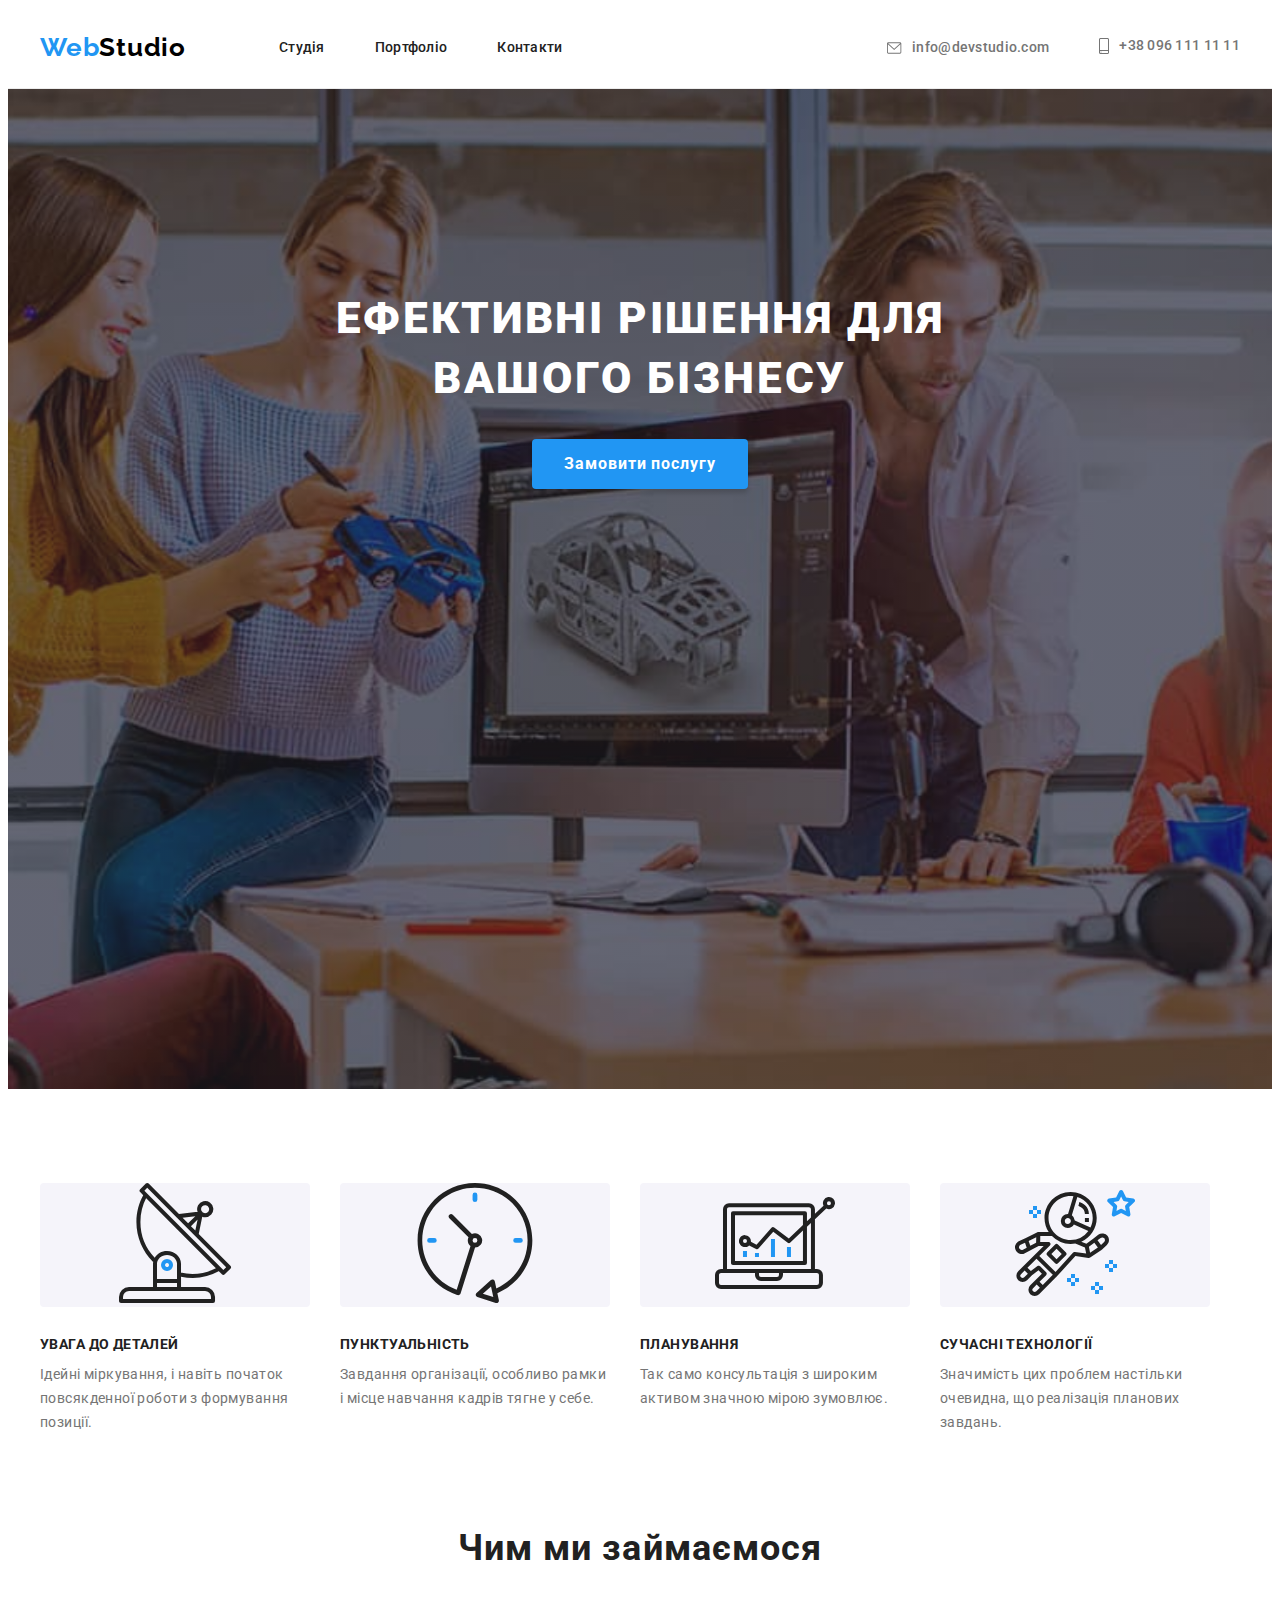
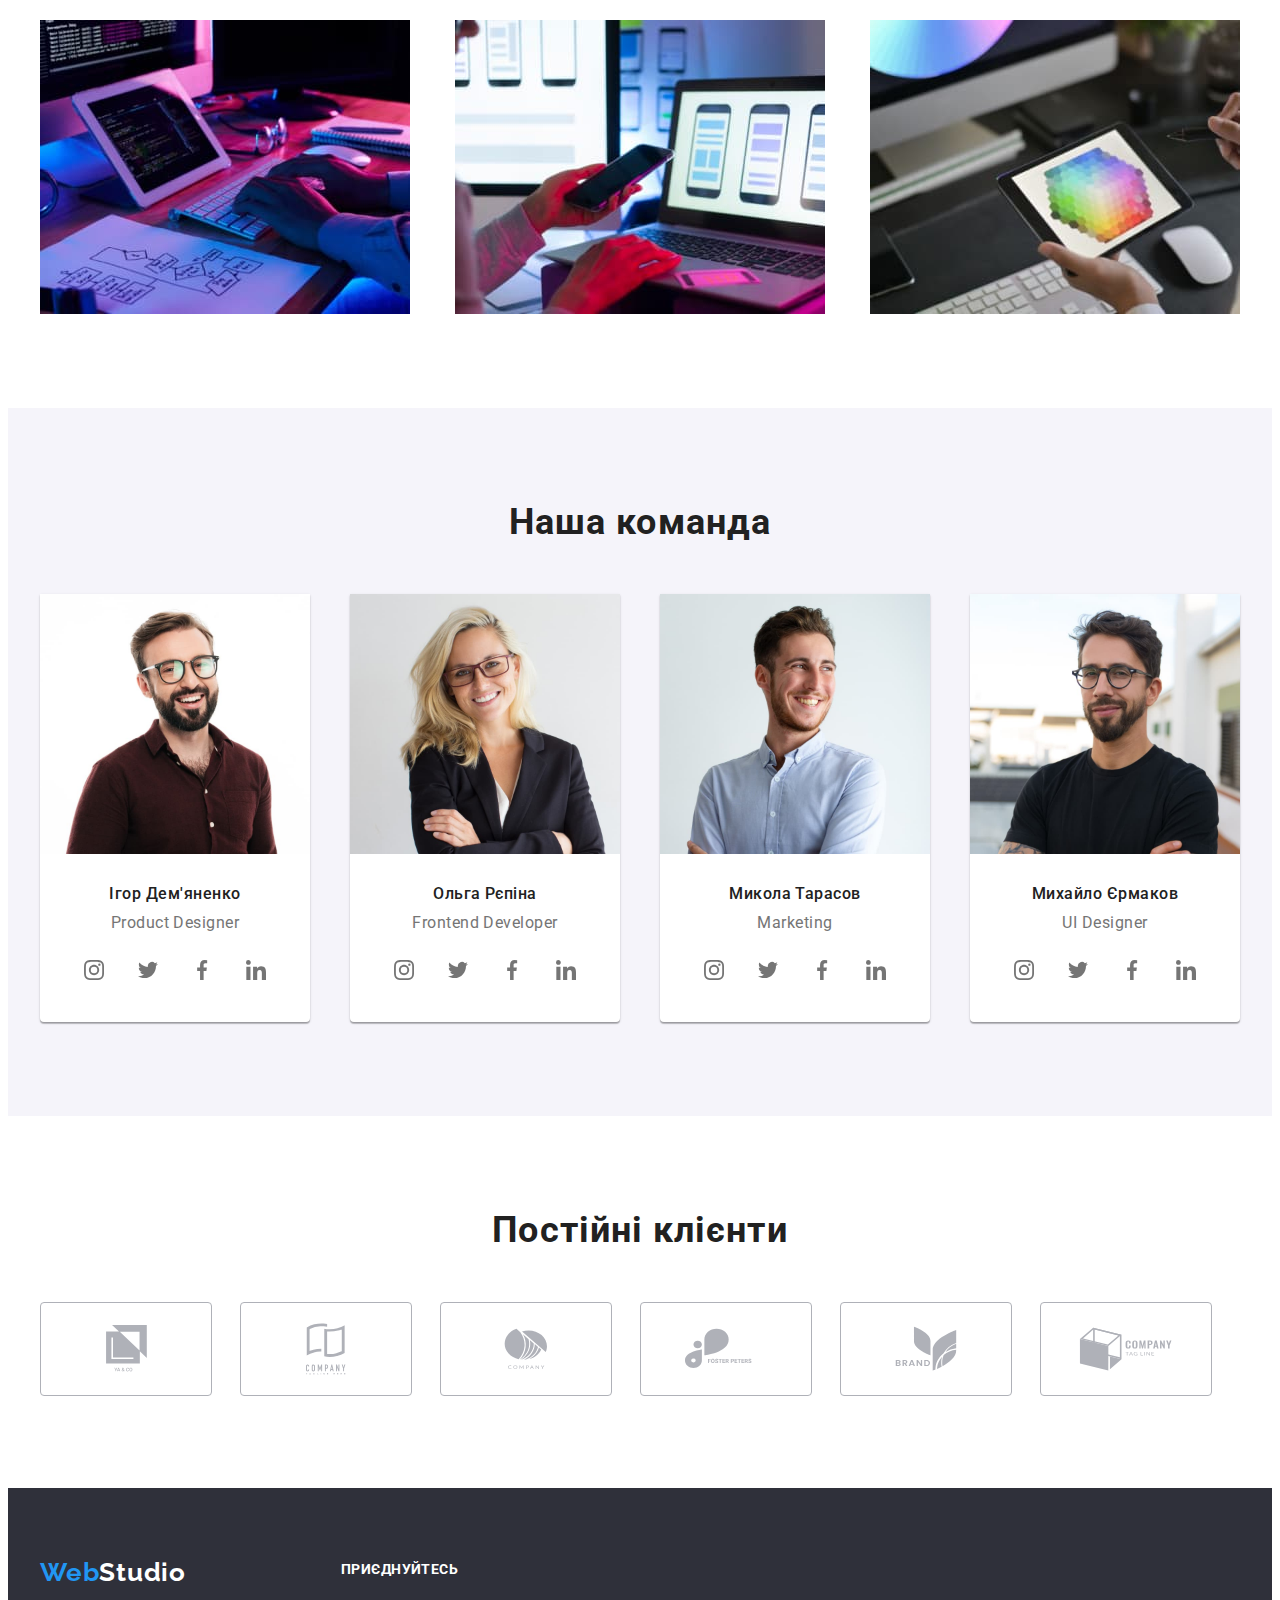
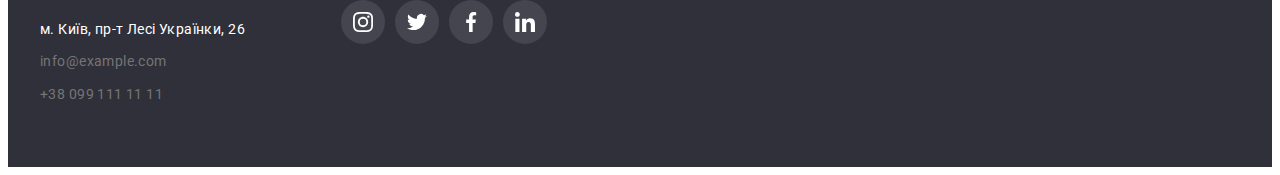
==== commit 90648b15: "правки" ====
--- a/index.html
+++ b/index.html
@@ -72,8 +72,8 @@
       <section class="section">
         <div class="container">
           <h2 class="visually-hidden">Особливості</h2>
-          <ul class="flex-features">
-            <li class="list icon-antenna">
+          <ul class="flex-features list">
+            <li class="item-features">
               <div class="icon-container">
                 <svg class="icon-features" width="270px" height="120px">
                   <use href="./images/symbol-defs.svg#icon-antenna"></use>
@@ -85,7 +85,7 @@
                 формування позиції.
               </p>
             </li>
-            <li class="list icon-clock">
+            <li class="item-features">
               <div class="icon-container">
                 <span class="visually-hidden">foto</span>
                 <svg class="icon-features" width="270px" height="120px">
@@ -98,7 +98,7 @@
                 тягне у себе.
               </p>
             </li>
-            <li class="list icon-diagram">
+            <li class="item-features">
               <div class="icon-container">
                 <svg class="icon-features" width="270px" height="120px">
                   <use href="./images/symbol-defs.svg#icon-diagram"></use>
@@ -109,7 +109,7 @@
                 Так само консультація з широким активом значною мірою зумовлює.
               </p>
             </li>
-            <li class="list icon-astronaut">
+            <li class="item-features">
               <div class="icon-container">
                 <svg class="icon-features" width="270px" height="120px">
                   <use href="./images/symbol-defs.svg#icon-astronaut"></use>
@@ -132,24 +132,24 @@
               <img
                 src="./images/work/left.jpg"
                 alt="Робота за двома комп'ютерамии,один має великий єкран,а другий(планшет)лежить знизу,поряд клавіатура та вимкнений монітор ще одного комп'ютера"
-                width="370"
-                height="294"
+                width="370px"
+                height="294px"
               />
             </li>
             <li class="list">
               <img
                 src="./images/work/centr.jpg"
                 alt="Частково видно жінку, яка працює за ноутбуком, тримаючи в лівій руці смартфон.Зліва від неї знаходиться велий єкран для презентацій, на ньому зображено три єкрани смартфонів"
-                width="370"
-                height="294"
+                width="370px"
+                height="294px"
               />
             </li>
             <li class="list">
               <img
                 src="./images/work/right.jpg"
                 alt="Людина тримає у руках планшет, на ньму зображена палітра кольорів,у правій руці олівець дя пленшету"
-                width="370"
-                height="294"
+                width="370px"
+                height="294px"
               />
             </li>
           </ul>
--- a/css/style.css
+++ b/css/style.css
@@ -174,26 +174,6 @@
   fill: currentColor;
 }
 
-/* Хедер икноки через before */
-
-/* .contact-header-link::before {
-  content: "";
-  margin-right: 10px;
-  background-position: center;
-  background-size: contain;
-  background-repeat: no-repeat;
-}
-
-.email::before {
-  width: 15.2px;
-  height: 12px;
-  background-image: url(../images/svg-icons/envelope.svg);
-}
-.tel::before {
-  width: 10px;
-  height: 16px;
-  background-image: url(../images/svg-icons/smartphone.svg);
-} */
 
 /* Main */
 
@@ -257,17 +237,16 @@
   background-color: #188ce8;
 }
 
-/* Section features */
+/* Section original */
 
 .flex-features {
   display: flex;
-  justify-content: space-between;
-}
-
-.flex-features .list {
+}
+
+.item-features {
   width: 270px;
 }
-.flex-features .list:not(:last-child) {
+.item-features:not(:last-child) {
   margin-right: 30px;
 }
 
@@ -277,33 +256,6 @@
   background: #f5f4fa;
   border-radius: 4px;
 }
-
-/* Особенности иконки через before */
-
-/* .flex-features .list::before {
-display: block;
-height: 120px;
-margin-bottom: 30px;
-content: "";
-background-position: center;
-background-repeat: no-repeat;
-background-size: contain;
-background-color: #F5F4FA;
-border-radius: 4px;
-}
-
-.icon-antenna::before{
-  background-image: url(../images/svg-icons/antenna.svg);
-}
-.icon-clock::before{
-  background-image: url(../images/svg-icons/clock.svg);
-}
-.icon-diagram::before{
-  background-image: url(../images/svg-icons/diagram.svg);
-}
-.icon-astronaut::before{
-  background-image: url(../images/svg-icons/astronaut.svg);
-} */
 
 .subtitle {
   margin-bottom: 10px;
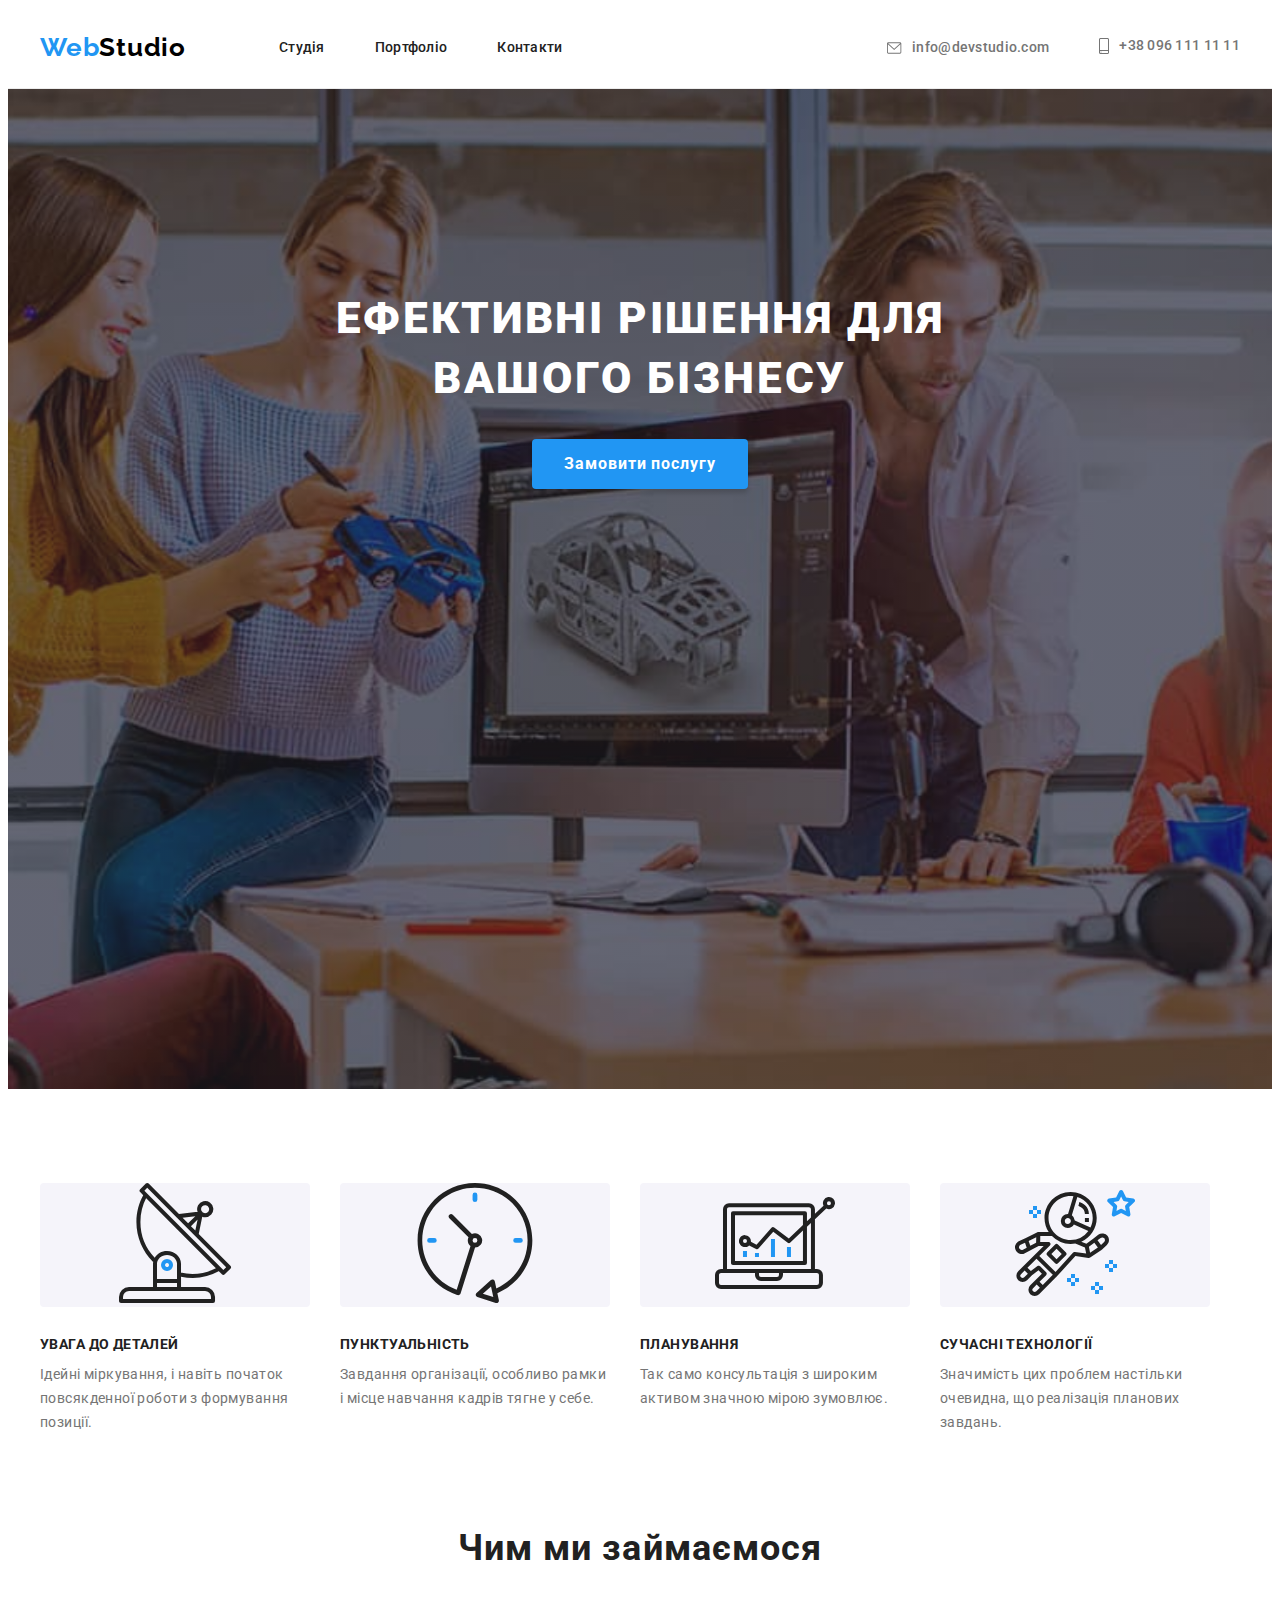
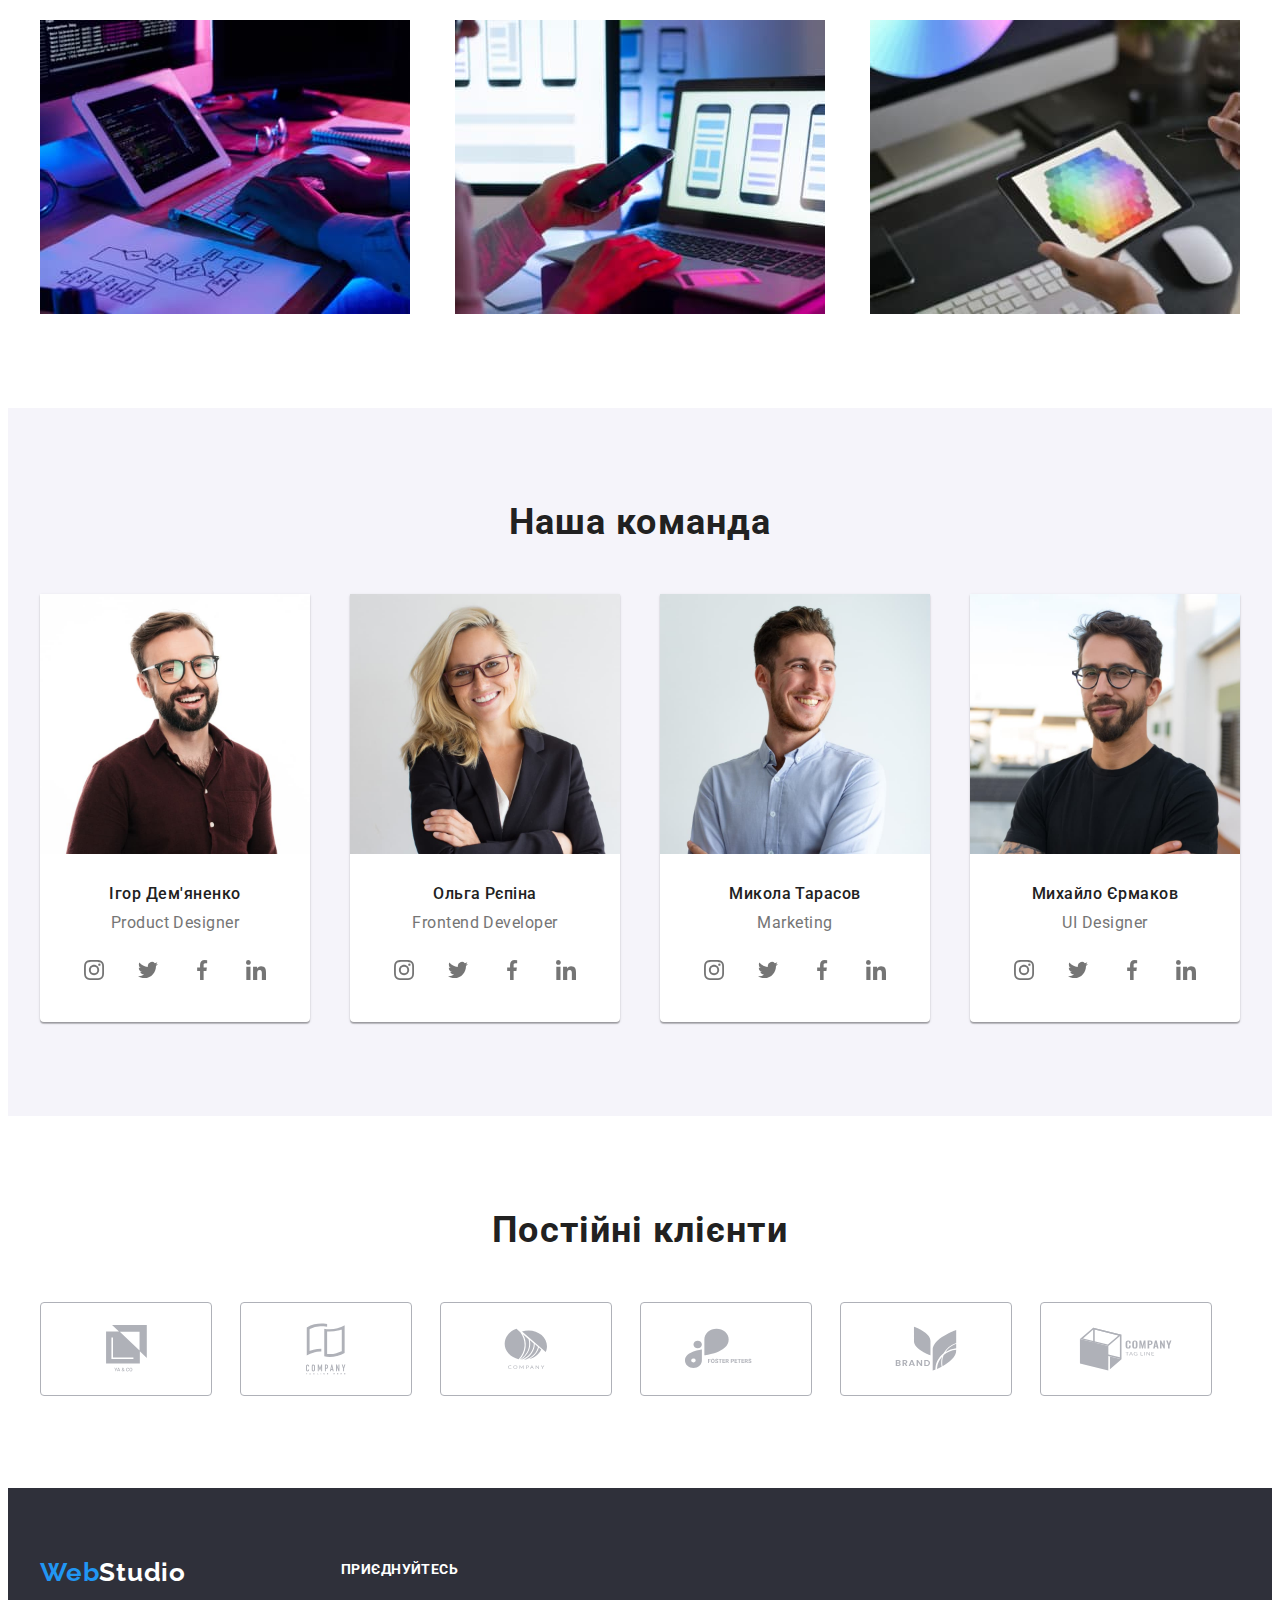
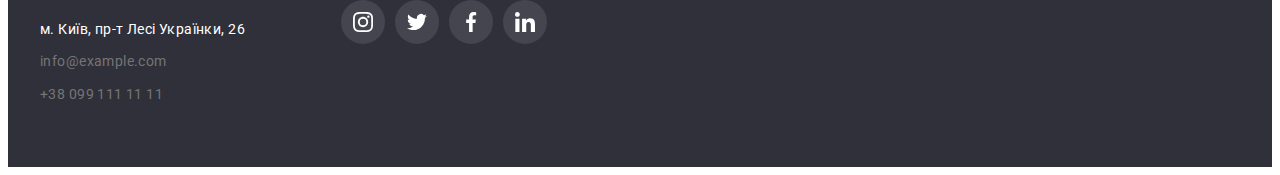
==== commit ee85b095: "Update index.html" ====
--- a/index.html
+++ b/index.html
@@ -132,24 +132,24 @@
               <img
                 src="./images/work/left.jpg"
                 alt="Робота за двома комп'ютерамии,один має великий єкран,а другий(планшет)лежить знизу,поряд клавіатура та вимкнений монітор ще одного комп'ютера"
-                width="370px"
-                height="294px"
+                width="370"
+                height="294"
               />
             </li>
             <li class="list">
               <img
                 src="./images/work/centr.jpg"
                 alt="Частково видно жінку, яка працює за ноутбуком, тримаючи в лівій руці смартфон.Зліва від неї знаходиться велий єкран для презентацій, на ньому зображено три єкрани смартфонів"
-                width="370px"
-                height="294px"
+                width="370"
+                height="294"
               />
             </li>
             <li class="list">
               <img
                 src="./images/work/right.jpg"
                 alt="Людина тримає у руках планшет, на ньму зображена палітра кольорів,у правій руці олівець дя пленшету"
-                width="370px"
-                height="294px"
+                width="370"
+                height="294"
               />
             </li>
           </ul>
@@ -262,7 +262,7 @@
                     target="_blank"
                     rel="noopener nofollow noreferrer"
                   >
-                    <svg class="icon-network" width="20px" height=20px">
+                    <svg class="icon-network" width="20px" height="20px">
                       <use href="./images/symbol-defs.svg#icon-facebook"></use>
                     </svg>
                   </a>
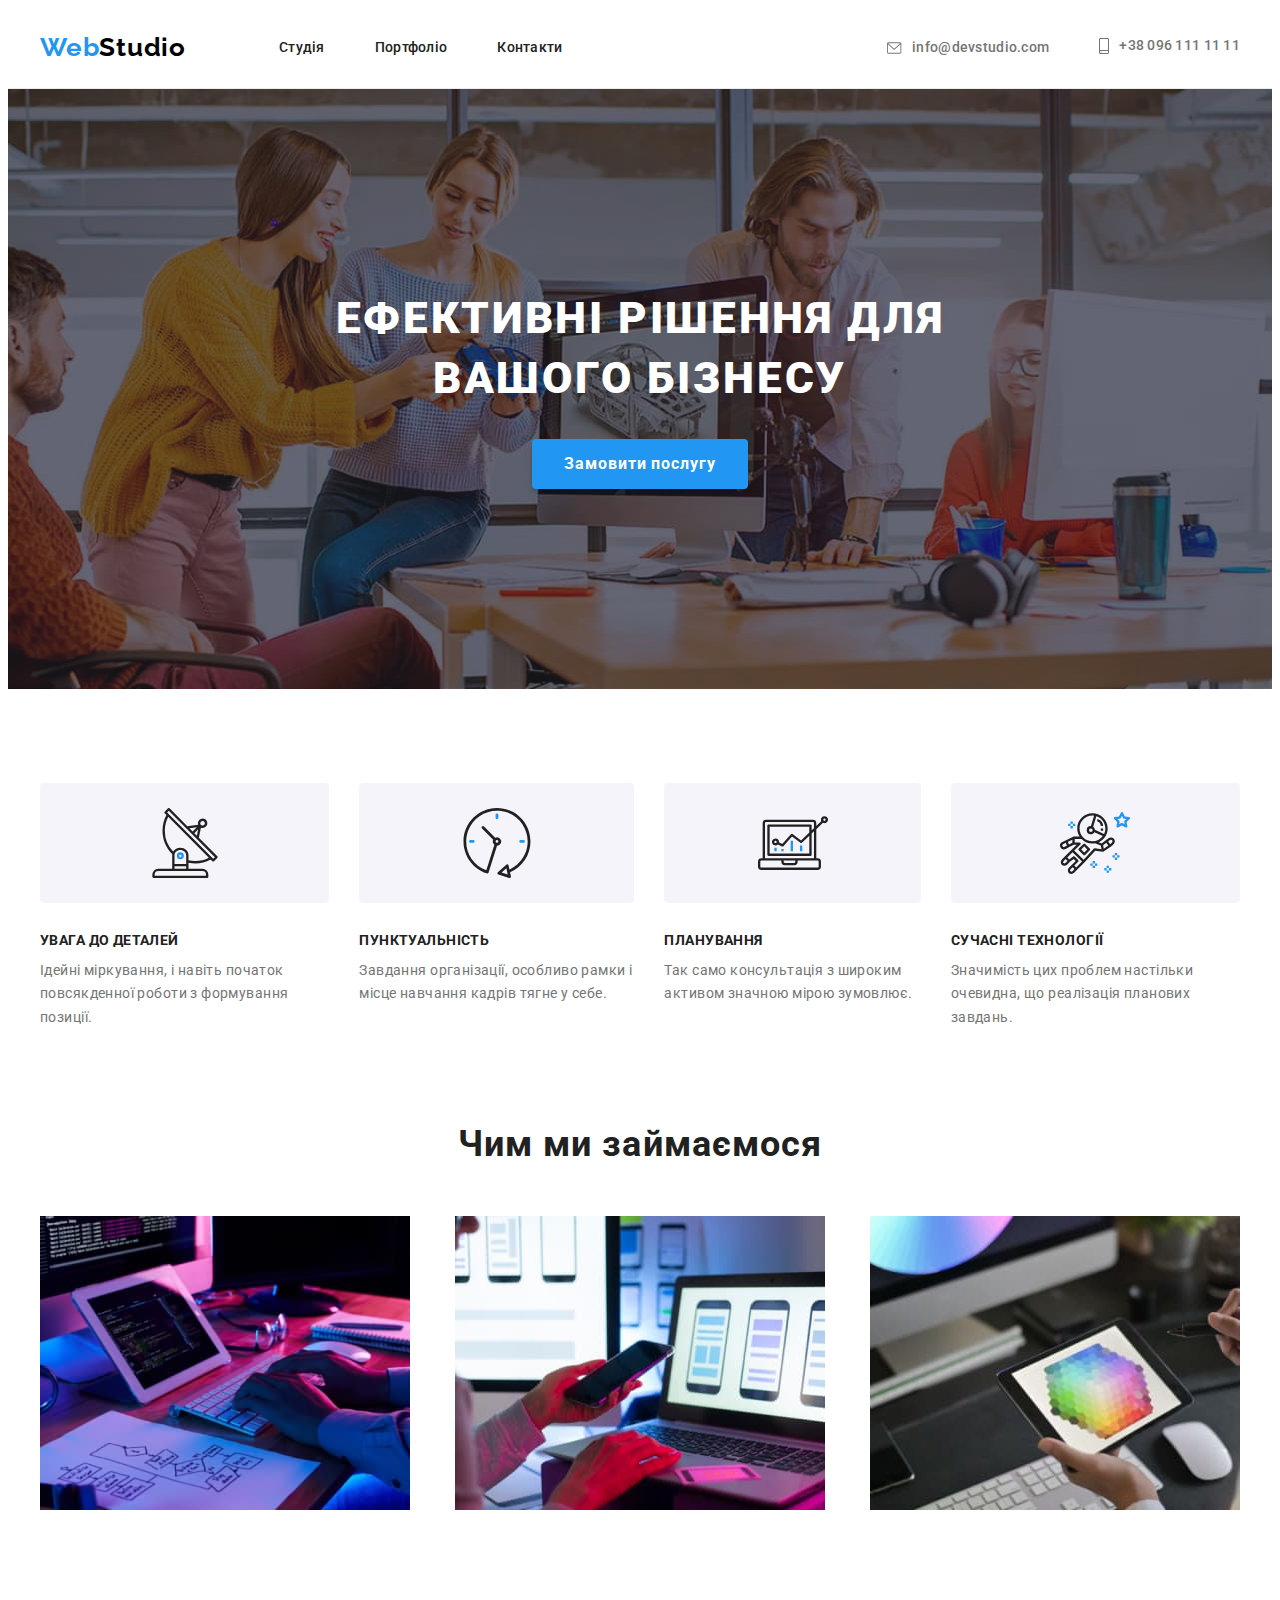
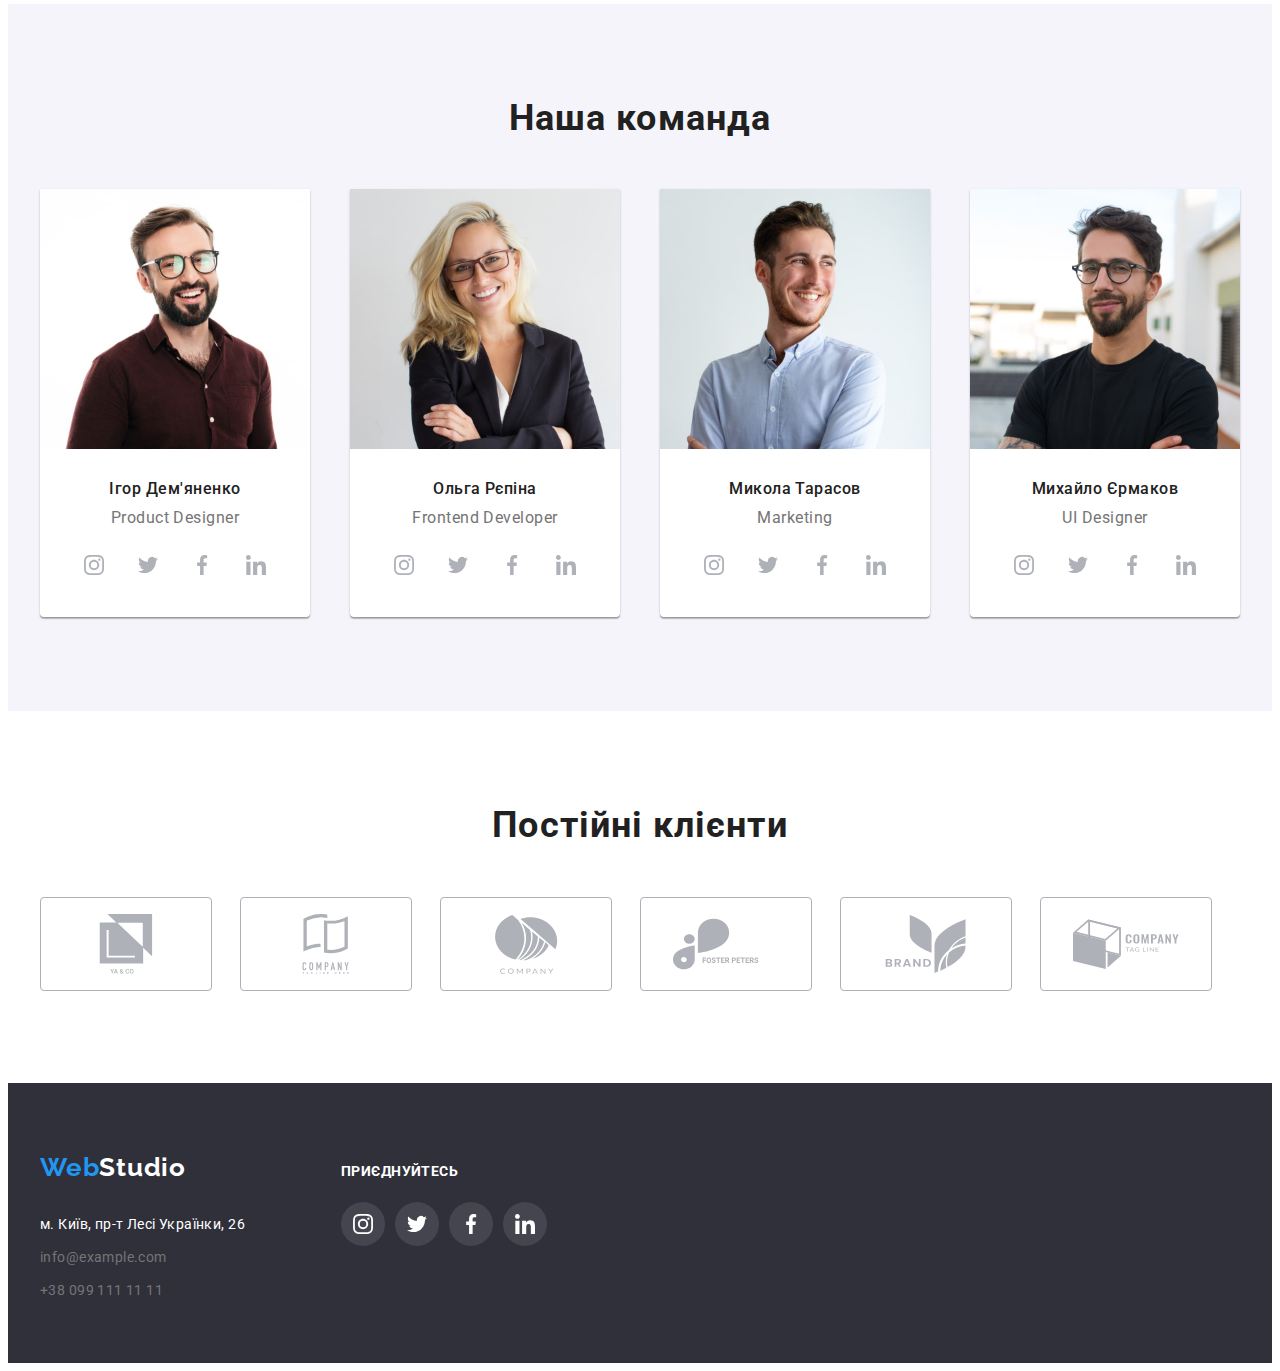
==== commit d127098d: "Исправление ошибок, изменение цвета на икноках, использование basline в footer, обьединение ФИО и ик" ====
--- a/index.html
+++ b/index.html
@@ -75,7 +75,7 @@
           <ul class="flex-features list">
             <li class="item-features">
               <div class="icon-container">
-                <svg class="icon-features" width="270px" height="120px">
+                <svg class="icon-features" width="70px" height="70px">
                   <use href="./images/symbol-defs.svg#icon-antenna"></use>
                 </svg>
               </div>
@@ -87,8 +87,7 @@
             </li>
             <li class="item-features">
               <div class="icon-container">
-                <span class="visually-hidden">foto</span>
-                <svg class="icon-features" width="270px" height="120px">
+                <svg class="icon-features" width="70px" height="70px">
                   <use href="./images/symbol-defs.svg#icon-clock"></use>
                 </svg>
               </div>
@@ -100,7 +99,7 @@
             </li>
             <li class="item-features">
               <div class="icon-container">
-                <svg class="icon-features" width="270px" height="120px">
+                <svg class="icon-features" width="70px" height="70px">
                   <use href="./images/symbol-defs.svg#icon-diagram"></use>
                 </svg>
               </div>
@@ -111,7 +110,7 @@
             </li>
             <li class="item-features">
               <div class="icon-container">
-                <svg class="icon-features" width="270px" height="120px">
+                <svg class="icon-features" width="70px" height="70px">
                   <use href="./images/symbol-defs.svg#icon-astronaut"></use>
                 </svg>
               </div>
@@ -168,57 +167,63 @@
               <div class="team-cont">
                 <h3 class="name">Ігор Дем'яненко</h3>
                 <p class="prof" lang="en">Product Designer</p>
-              </div>
-              <ul class="network list">
-                <li class="icon-network-item">
-                  <a
-                    class="icon-network-link"
-                    href="https://www.instagram.com/"
-                    target="_blank"
-                    rel="noopener nofollow noreferrer"
-                  >
-                    <svg class="icon-network" width="20px" height="20px">
-                      <use href="./images/symbol-defs.svg#icon-instagram"></use>
-                    </svg>
-                  </a>
-                </li>
-                <li class="icon-network-item">
-                  <a
-                    class="icon-network-link"
-                    href="https://twitter.com"
-                    target="_blank"
-                    rel="noopener nofollow noreferrer"
-                  >
-                    <svg class="icon-network" width="20px" height="20px">
-                      <use href="./images/symbol-defs.svg#icon-twitter"></use>
-                    </svg>
-                  </a>
-                </li>
-                <li class="icon-network-item">
-                  <a
-                    class="icon-network-link"
-                    href="https://www.facebook.com/"
-                    target="_blank"
-                    rel="noopener nofollow noreferrer"
-                  >
-                    <svg class="icon-network" width="20px" height="20px">
-                      <use href="./images/symbol-defs.svg#icon-facebook"></use>
-                    </svg>
-                  </a>
-                </li>
-                <li class="icon-network-item">
-                  <a
-                    class="icon-network-link"
-                    href="https://www.linkedin.com/"
-                    target="_blank"
-                    rel="noopener nofollow noreferrer"
-                  >
-                    <svg class="icon-network" width="20px" height="20px">
-                      <use href="./images/symbol-defs.svg#icon-linkedin"></use>
-                    </svg>
-                  </a>
-                </li>
-              </ul>
+                <ul class="network list">
+                  <li class="icon-network-item">
+                    <a
+                      class="icon-network-link"
+                      href="https://www.instagram.com/"
+                      target="_blank"
+                      rel="noopener nofollow noreferrer"
+                    >
+                      <svg class="icon-network" width="20px" height="20px">
+                        <use
+                          href="./images/symbol-defs.svg#icon-instagram"
+                        ></use>
+                      </svg>
+                    </a>
+                  </li>
+                  <li class="icon-network-item">
+                    <a
+                      class="icon-network-link"
+                      href="https://twitter.com"
+                      target="_blank"
+                      rel="noopener nofollow noreferrer"
+                    >
+                      <svg class="icon-network" width="20px" height="20px">
+                        <use href="./images/symbol-defs.svg#icon-twitter"></use>
+                      </svg>
+                    </a>
+                  </li>
+                  <li class="icon-network-item">
+                    <a
+                      class="icon-network-link"
+                      href="https://www.facebook.com/"
+                      target="_blank"
+                      rel="noopener nofollow noreferrer"
+                    >
+                      <svg class="icon-network" width="20px" height="20px">
+                        <use
+                          href="./images/symbol-defs.svg#icon-facebook"
+                        ></use>
+                      </svg>
+                    </a>
+                  </li>
+                  <li class="icon-network-item">
+                    <a
+                      class="icon-network-link"
+                      href="https://www.linkedin.com/"
+                      target="_blank"
+                      rel="noopener nofollow noreferrer"
+                    >
+                      <svg class="icon-network" width="20px" height="20px">
+                        <use
+                          href="./images/symbol-defs.svg#icon-linkedin"
+                        ></use>
+                      </svg>
+                    </a>
+                  </li>
+                </ul>
+              </div>
             </li>
             <li class="team-card list">
               <img
@@ -229,57 +234,63 @@
               <div class="team-cont">
                 <h3 class="name">Ольга Рєпіна</h3>
                 <p class="prof" lang="en">Frontend Developer</p>
-              </div>
-              <ul class="network list">
-                <li class="icon-network-item">
-                  <a
-                    class="icon-network-link"
-                    href="https://www.instagram.com/"
-                    target="_blank"
-                    rel="noopener nofollow noreferrer"
-                  >
-                    <svg class="icon-network" width="20px" height="20px">
-                      <use href="./images/symbol-defs.svg#icon-instagram"></use>
-                    </svg>
-                  </a>
-                </li>
-                <li class="icon-network-item">
-                  <a
-                    class="icon-network-link"
-                    href="https://twitter.com"
-                    target="_blank"
-                    rel="noopener nofollow noreferrer"
-                  >
-                    <svg class="icon-network" width="20px" height="20px">
-                      <use href="./images/symbol-defs.svg#icon-twitter"></use>
-                    </svg>
-                  </a>
-                </li>
-                <li class="icon-network-item">
-                  <a
-                    class="icon-network-link"
-                    href="https://www.facebook.com/"
-                    target="_blank"
-                    rel="noopener nofollow noreferrer"
-                  >
-                    <svg class="icon-network" width="20px" height="20px">
-                      <use href="./images/symbol-defs.svg#icon-facebook"></use>
-                    </svg>
-                  </a>
-                </li>
-                <li class="icon-network-item">
-                  <a
-                    class="icon-network-link"
-                    href="https://www.linkedin.com/"
-                    target="_blank"
-                    rel="noopener nofollow noreferrer"
-                  >
-                    <svg class="icon-network" width="20px" height="20px">
-                      <use href="./images/symbol-defs.svg#icon-linkedin"></use>
-                    </svg>
-                  </a>
-                </li>
-              </ul>
+                <ul class="network list">
+                  <li class="icon-network-item">
+                    <a
+                      class="icon-network-link"
+                      href="https://www.instagram.com/"
+                      target="_blank"
+                      rel="noopener nofollow noreferrer"
+                    >
+                      <svg class="icon-network" width="20px" height="20px">
+                        <use
+                          href="./images/symbol-defs.svg#icon-instagram"
+                        ></use>
+                      </svg>
+                    </a>
+                  </li>
+                  <li class="icon-network-item">
+                    <a
+                      class="icon-network-link"
+                      href="https://twitter.com"
+                      target="_blank"
+                      rel="noopener nofollow noreferrer"
+                    >
+                      <svg class="icon-network" width="20px" height="20px">
+                        <use href="./images/symbol-defs.svg#icon-twitter"></use>
+                      </svg>
+                    </a>
+                  </li>
+                  <li class="icon-network-item">
+                    <a
+                      class="icon-network-link"
+                      href="https://www.facebook.com/"
+                      target="_blank"
+                      rel="noopener nofollow noreferrer"
+                    >
+                      <svg class="icon-network" width="20px" height="20px">
+                        <use
+                          href="./images/symbol-defs.svg#icon-facebook"
+                        ></use>
+                      </svg>
+                    </a>
+                  </li>
+                  <li class="icon-network-item">
+                    <a
+                      class="icon-network-link"
+                      href="https://www.linkedin.com/"
+                      target="_blank"
+                      rel="noopener nofollow noreferrer"
+                    >
+                      <svg class="icon-network" width="20px" height="20px">
+                        <use
+                          href="./images/symbol-defs.svg#icon-linkedin"
+                        ></use>
+                      </svg>
+                    </a>
+                  </li>
+                </ul>
+              </div>
             </li>
             <li class="team-card list">
               <img
@@ -290,57 +301,63 @@
               <div class="team-cont">
                 <h3 class="name">Микола Тарасов</h3>
                 <p class="prof" lang="en">Marketing</p>
-              </div>
-              <ul class="network list">
-                <li class="icon-network-item">
-                  <a
-                    class="icon-network-link"
-                    href="https://www.instagram.com/"
-                    target="_blank"
-                    rel="noopener nofollow noreferrer"
-                  >
-                    <svg class="icon-network" width="20px" height="20px">
-                      <use href="./images/symbol-defs.svg#icon-instagram"></use>
-                    </svg>
-                  </a>
-                </li>
-                <li class="icon-network-item">
-                  <a
-                    class="icon-network-link"
-                    href="https://twitter.com"
-                    target="_blank"
-                    rel="noopener nofollow noreferrer"
-                  >
-                    <svg class="icon-network" width="20px" height="20px">
-                      <use href="./images/symbol-defs.svg#icon-twitter"></use>
-                    </svg>
-                  </a>
-                </li>
-                <li class="icon-network-item">
-                  <a
-                    class="icon-network-link"
-                    href="https://www.facebook.com/"
-                    target="_blank"
-                    rel="noopener nofollow noreferrer"
-                  >
-                    <svg class="icon-network" width="20px" height="20px">
-                      <use href="./images/symbol-defs.svg#icon-facebook"></use>
-                    </svg>
-                  </a>
-                </li>
-                <li class="icon-network-item">
-                  <a
-                    class="icon-network-link"
-                    href="https://www.linkedin.com/"
-                    target="_blank"
-                    rel="noopener nofollow noreferrer"
-                  >
-                    <svg class="icon-network" width="20px" height="20px">
-                      <use href="./images/symbol-defs.svg#icon-linkedin"></use>
-                    </svg>
-                  </a>
-                </li>
-              </ul>
+                <ul class="network list">
+                  <li class="icon-network-item">
+                    <a
+                      class="icon-network-link"
+                      href="https://www.instagram.com/"
+                      target="_blank"
+                      rel="noopener nofollow noreferrer"
+                    >
+                      <svg class="icon-network" width="20px" height="20px">
+                        <use
+                          href="./images/symbol-defs.svg#icon-instagram"
+                        ></use>
+                      </svg>
+                    </a>
+                  </li>
+                  <li class="icon-network-item">
+                    <a
+                      class="icon-network-link"
+                      href="https://twitter.com"
+                      target="_blank"
+                      rel="noopener nofollow noreferrer"
+                    >
+                      <svg class="icon-network" width="20px" height="20px">
+                        <use href="./images/symbol-defs.svg#icon-twitter"></use>
+                      </svg>
+                    </a>
+                  </li>
+                  <li class="icon-network-item">
+                    <a
+                      class="icon-network-link"
+                      href="https://www.facebook.com/"
+                      target="_blank"
+                      rel="noopener nofollow noreferrer"
+                    >
+                      <svg class="icon-network" width="20px" height="20px">
+                        <use
+                          href="./images/symbol-defs.svg#icon-facebook"
+                        ></use>
+                      </svg>
+                    </a>
+                  </li>
+                  <li class="icon-network-item">
+                    <a
+                      class="icon-network-link"
+                      href="https://www.linkedin.com/"
+                      target="_blank"
+                      rel="noopener nofollow noreferrer"
+                    >
+                      <svg class="icon-network" width="20px" height="20px">
+                        <use
+                          href="./images/symbol-defs.svg#icon-linkedin"
+                        ></use>
+                      </svg>
+                    </a>
+                  </li>
+                </ul>
+              </div>
             </li>
             <li class="team-card list">
               <img
@@ -351,64 +368,70 @@
               <div class="team-cont">
                 <h3 class="name">Михайло Єрмаков</h3>
                 <p class="prof" lang="en">UI Designer</p>
-              </div>
-              <ul class="network list">
-                <li class="icon-network-item">
-                  <a
-                    class="icon-network-link"
-                    href="https://www.instagram.com/"
-                    target="_blank"
-                    rel="noopener nofollow noreferrer"
-                  >
-                    <svg class="icon-network" width="20px" height="20px">
-                      <use href="./images/symbol-defs.svg#icon-instagram"></use>
-                    </svg>
-                  </a>
-                </li>
-                <li class="icon-network-item">
-                  <a
-                    class="icon-network-link"
-                    href="https://twitter.com"
-                    target="_blank"
-                    rel="noopener nofollow noreferrer"
-                  >
-                    <svg class="icon-network" width="20px" height="20px">
-                      <use href="./images/symbol-defs.svg#icon-twitter"></use>
-                    </svg>
-                  </a>
-                </li>
-                <li class="icon-network-item">
-                  <a
-                    class="icon-network-link"
-                    href="https://www.facebook.com/"
-                    target="_blank"
-                    rel="noopener nofollow noreferrer"
-                  >
-                    <svg class="icon-network" width="20px" height="20px">
-                      <use href="./images/symbol-defs.svg#icon-facebook"></use>
-                    </svg>
-                  </a>
-                </li>
-                <li class="icon-network-item">
-                  <a
-                    class="icon-network-link"
-                    href="https://www.linkedin.com/"
-                    target="_blank"
-                    rel="noopener nofollow noreferrer"
-                  >
-                    <svg class="icon-network" width="20px" height="20px">
-                      <use href="./images/symbol-defs.svg#icon-linkedin"></use>
-                    </svg>
-                  </a>
-                </li>
-              </ul>
+                <ul class="network list">
+                  <li class="icon-network-item">
+                    <a
+                      class="icon-network-link"
+                      href="https://www.instagram.com/"
+                      target="_blank"
+                      rel="noopener nofollow noreferrer"
+                    >
+                      <svg class="icon-network" width="20px" height="20px">
+                        <use
+                          href="./images/symbol-defs.svg#icon-instagram"
+                        ></use>
+                      </svg>
+                    </a>
+                  </li>
+                  <li class="icon-network-item">
+                    <a
+                      class="icon-network-link"
+                      href="https://twitter.com"
+                      target="_blank"
+                      rel="noopener nofollow noreferrer"
+                    >
+                      <svg class="icon-network" width="20px" height="20px">
+                        <use href="./images/symbol-defs.svg#icon-twitter"></use>
+                      </svg>
+                    </a>
+                  </li>
+                  <li class="icon-network-item">
+                    <a
+                      class="icon-network-link"
+                      href="https://www.facebook.com/"
+                      target="_blank"
+                      rel="noopener nofollow noreferrer"
+                    >
+                      <svg class="icon-network" width="20px" height="20px">
+                        <use
+                          href="./images/symbol-defs.svg#icon-facebook"
+                        ></use>
+                      </svg>
+                    </a>
+                  </li>
+                  <li class="icon-network-item">
+                    <a
+                      class="icon-network-link"
+                      href="https://www.linkedin.com/"
+                      target="_blank"
+                      rel="noopener nofollow noreferrer"
+                    >
+                      <svg class="icon-network" width="20px" height="20px">
+                        <use
+                          href="./images/symbol-defs.svg#icon-linkedin"
+                        ></use>
+                      </svg>
+                    </a>
+                  </li>
+                </ul>
+              </div>
             </li>
           </ul>
         </div>
       </section>
       <section class="section">
-        <h2 class="title-client">Постійні клієнти</h2>
         <div class="container">
+          <h2 class="title-client">Постійні клієнти</h2>
           <ul class="clients list">
             <li class="icon-client-item">
               <a
@@ -417,7 +440,7 @@
                 target="_blank"
                 rel="noopener noreferrer nofollow"
               >
-                <svg class="icon-client" width="41" height="46.7">
+                <svg class="icon-client" width="106" height="60">
                   <use href="./images/symbol-defs.svg#icon-YACO"></use>
                 </svg>
               </a>
@@ -429,7 +452,7 @@
                 target="_blank"
                 rel="noopener noreferrer nofollow"
               >
-                <svg class="icon-client" width="40" height="52">
+                <svg class="icon-client" width="106" height="60">
                   <use
                     href="./images/symbol-defs.svg#icon-company-tagline-here"
                   ></use>
@@ -443,7 +466,7 @@
                 target="_blank"
                 rel="noopener noreferrer nofollow"
               >
-                <svg class="icon-client" width="43.46" height="41.18">
+                <svg class="icon-client" width="106" height="60">
                   <use href="./images/symbol-defs.svg#icon-company"></use>
                 </svg>
               </a>
@@ -455,7 +478,7 @@
                 target="_blank"
                 rel="noopener noreferrer nofollow"
               >
-                <svg class="icon-client" width="84.44" height="40.62">
+                <svg class="icon-client"  width="106" height="60">
                   <use href="./images/symbol-defs.svg#icon-foster-peters"></use>
                 </svg>
               </a>
@@ -467,7 +490,7 @@
                 target="_blank"
                 rel="noopener noreferrer nofollow"
               >
-                <svg class="icon-client" width="62.54" height="45.43">
+                <svg class="icon-client"  width="106" height="60">
                   <use href="./images/symbol-defs.svg#icon-brand"></use>
                 </svg>
               </a>
@@ -479,7 +502,7 @@
                 target="_blank"
                 rel="noopener noreferrer nofollow"
               >
-                <svg class="icon-client" width="93.8" height="43.9">
+                <svg class="icon-client"  width="106" height="60">
                   <use href="./images/symbol-defs.svg#icon-tag-line"></use>
                 </svg>
               </a>
--- a/css/style.css
+++ b/css/style.css
@@ -11,6 +11,9 @@
   --bgd-accent-color: #2f303a;
   --activ-color-blue: #2196f3;
   --bgd-button-filter: #f5f4fa;
+  
+  /* icon color */
+  --icon-main-color: #AFB1B8;
 
   /* border */
   --border-card-portfolio: #eeeeee;
@@ -179,7 +182,6 @@
 
 .hero-section {
   max-width: 1600px;
-  height: 600px;
   margin-left: auto;
   margin-right: auto;
   padding-top: 200px;
@@ -243,15 +245,17 @@
   display: flex;
 }
 
-.item-features {
-  width: 270px;
-}
+
 .item-features:not(:last-child) {
   margin-right: 30px;
 }
 
 .icon-container {
+  display:flex;
+  align-items: center;
+  justify-content: center;
   margin-bottom: 30px;
+  height: 120px;
 
   background: #f5f4fa;
   border-radius: 4px;
@@ -312,7 +316,6 @@
 .team-card {
   width: 270px;
   border-radius: 0px 0px 4px 4px;
-  padding-bottom: 30px;
 
   background: var(--white-color);
 
@@ -322,7 +325,7 @@
 
 .team-cont {
   padding-top: 30px;
-  padding-bottom: 16px;
+  padding-bottom: 30px;
 }
 
 .name {
@@ -331,18 +334,17 @@
   font-size: 16px;
   line-height: 1.19;
   letter-spacing: 0.03em;
+  margin-bottom: 10px;
 }
 
 .prof {
   font-size: 16px;
   line-height: 1.19;
   letter-spacing: 0.03em;
-  margin-top: 10px;
-}
-
-.icon-network-item {
-  display: inline-flex;
-}
+  margin-bottom: 16px;
+}
+
+
 
 .network {
   display: flex;
@@ -356,15 +358,20 @@
   margin-left: 10px ;
 } */
 
+
+.icon-network-item {
+  display: inline-flex;
+}
+
 .icon-network-link {
-  display: flex;
+  display: inline-flex;
   align-items: center;
   justify-content: center;
   width: 44px;
   height: 44px;
   border-radius: 50%;
-  background-color: var();
-  color: var(--main-color-text);
+  background-color: var(--white-color);
+  color: var(--icon-main-color);
 }
 
 .icon-network-link:hover,
@@ -390,17 +397,18 @@
   margin-left: 30px;
 }
 .icon-client-link {
-  display: flex;
+  display: inline-flex;
   align-items: center;
   justify-content: center;
   width: 100%;
   height: 100%;
   border: 1px solid #afb1b8;
   border-radius: 4px;
-  color: #afb1b8;
-}
-
-.icon-client-link:hover {
+  color: var(--icon-main-color);
+}
+
+.icon-client-link:hover,
+.icon-client-link:focus {
   color: var(--activ-color-blue);
   border-color: var(--activ-color-blue);
 }
@@ -426,6 +434,7 @@
 
 .flex-footer {
   display: flex;
+  align-items: baseline;
 }
 
 .address {
@@ -462,9 +471,8 @@
   color: var(--white-color);
 }
 .social-box {
-  width: 208px;
+  align-items: baseline;
   margin-left: 70px;
-  margin-top: 12px;
 }
 
 .social {
@@ -487,7 +495,8 @@
   background-color: rgba(255, 255, 255, 0.1);
 }
 
-.social-link:hover {
+.social-link:hover,
+.social-link:focus {
   color: var(--white-color);
   background-color: var(--activ-color-blue);
 }
@@ -513,6 +522,7 @@
 }
 
 .filter-button {
+  padding: 6px 22px ;
   font-family: "Roboto";
   border: none;
 
@@ -550,8 +560,8 @@
   background: var(--white-color);
 }
 
-.project-card:hover,
-.project-card:focus {
+.project-link:hover,
+.project-link:focus {
   box-shadow: 0px 1px 1px rgba(0, 0, 0, 0.12), 0px 4px 4px rgba(0, 0, 0, 0.06),
     1px 4px 6px rgba(0, 0, 0, 0.16);
 }
@@ -564,6 +574,7 @@
 }
 
 .project-link {
+  display: block;
   text-decoration: none;
 }
 
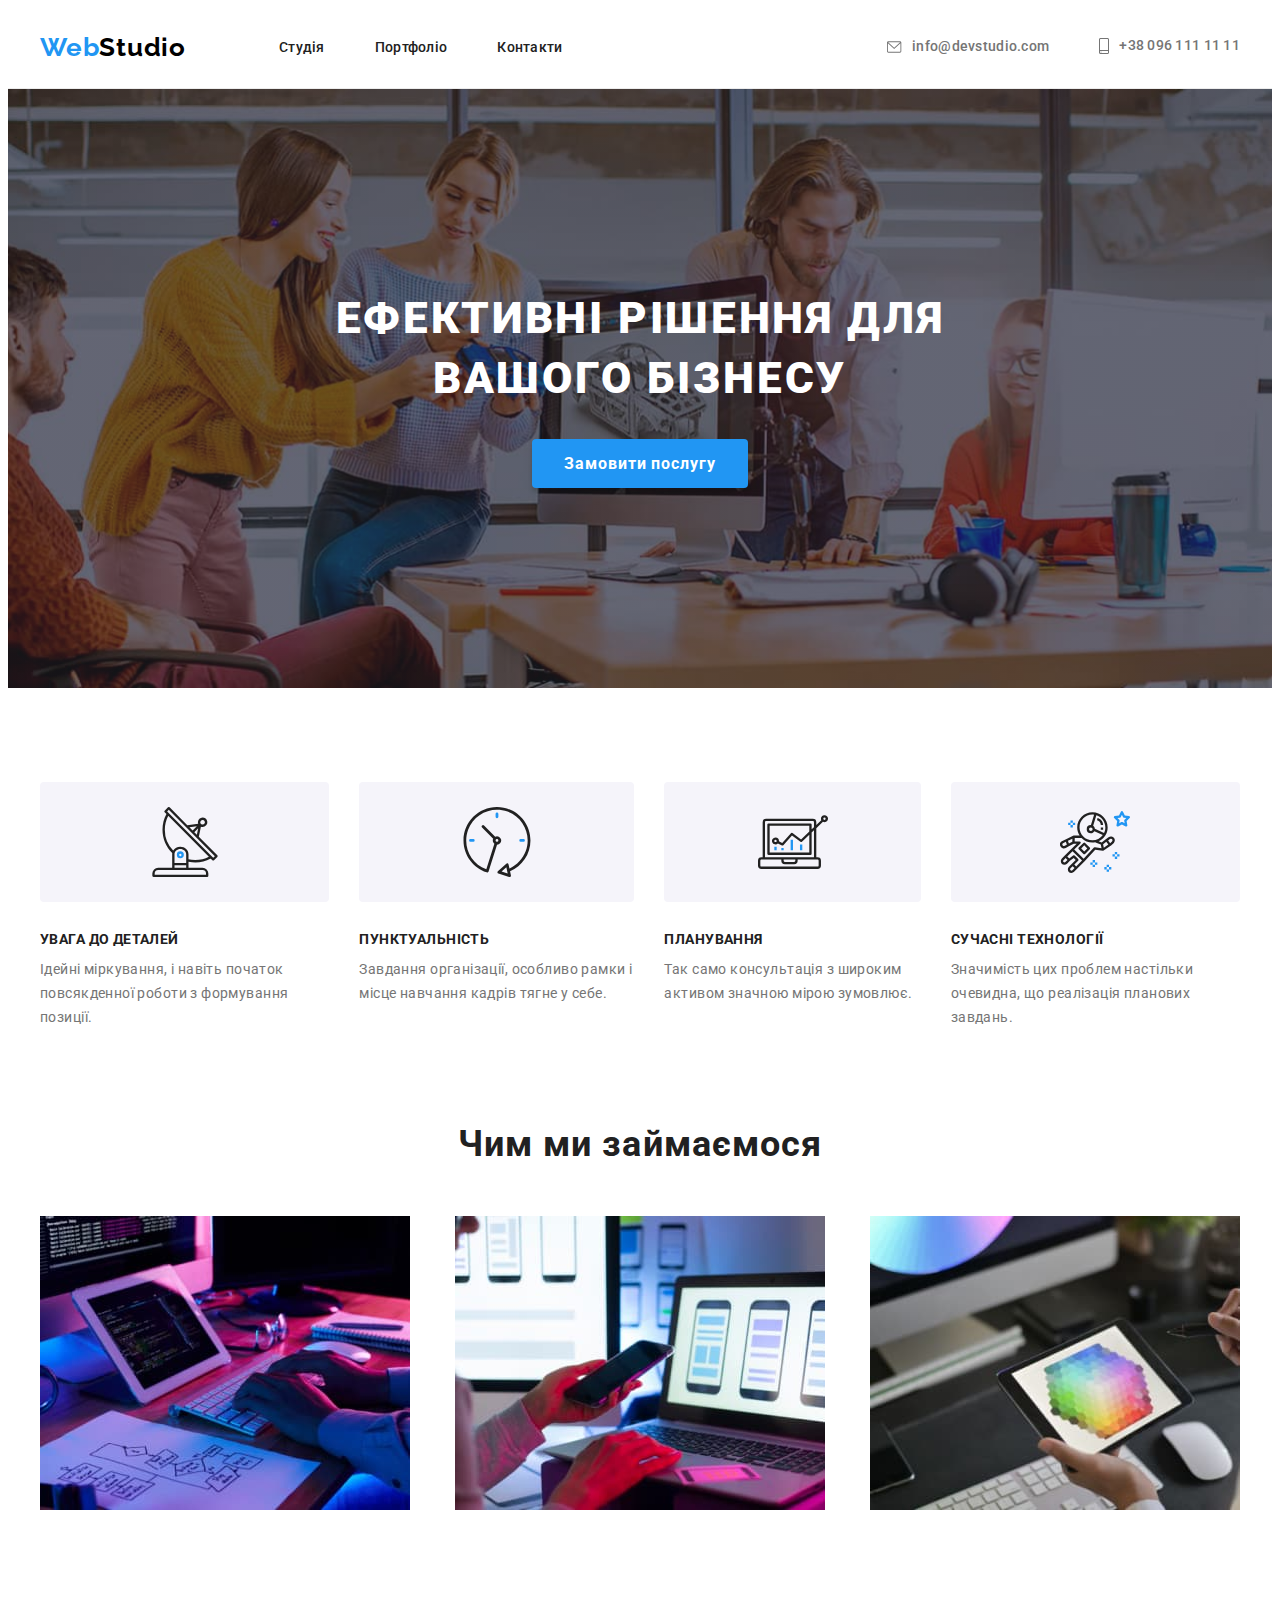
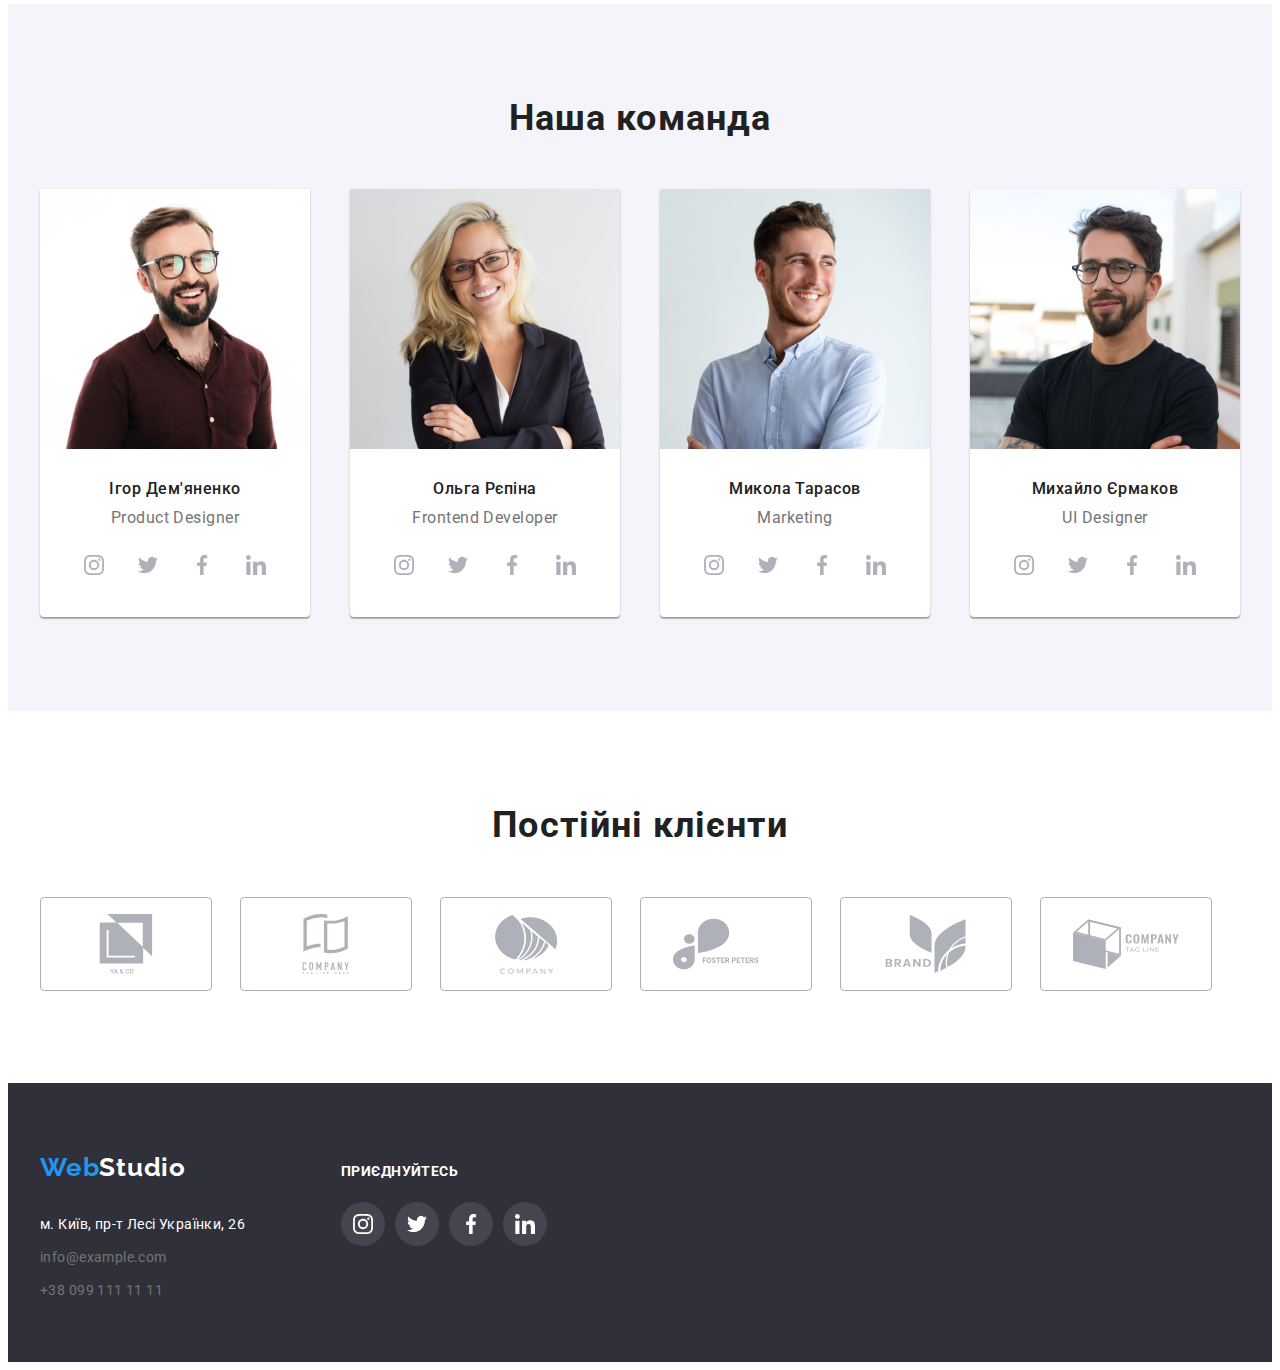
==== commit 1d30840c: "Чистка кода" ====
--- a/index.html
+++ b/index.html
@@ -478,7 +478,7 @@
                 target="_blank"
                 rel="noopener noreferrer nofollow"
               >
-                <svg class="icon-client"  width="106" height="60">
+                <svg class="icon-client" width="106" height="60">
                   <use href="./images/symbol-defs.svg#icon-foster-peters"></use>
                 </svg>
               </a>
@@ -490,7 +490,7 @@
                 target="_blank"
                 rel="noopener noreferrer nofollow"
               >
-                <svg class="icon-client"  width="106" height="60">
+                <svg class="icon-client" width="106" height="60">
                   <use href="./images/symbol-defs.svg#icon-brand"></use>
                 </svg>
               </a>
@@ -502,7 +502,7 @@
                 target="_blank"
                 rel="noopener noreferrer nofollow"
               >
-                <svg class="icon-client"  width="106" height="60">
+                <svg class="icon-client" width="106" height="60">
                   <use href="./images/symbol-defs.svg#icon-tag-line"></use>
                 </svg>
               </a>
--- a/css/style.css
+++ b/css/style.css
@@ -1,5 +1,9 @@
 /* Global settings */
 :root {
+  /* Шрифты */
+  --font-logo-raleway:"Raleway", sans-serif;
+  --font-main: "Roboto", sans-serif;
+
   /* Text Color */
   --main-color-text: #757575;
   --titel-color-text: #212121;
@@ -23,7 +27,7 @@
 
 body {
   color: var(--main-color-text);
-  font-family: "Roboto", sans-serif;
+  font-family: var(--font-main);
 }
 
 h1,
@@ -74,31 +78,25 @@
 }
 /* hover focus tab */
 
-.nav-page.list :hover,
-.nav-page.list :focus,
-.contact-header.list :hover,
-.contact-header.list :focus,
-.contact-footer.list :hover,
-.contact-footer.list :focus {
+.nav-link:hover,
+.nav-link:focus,
+.contact-header-link:hover,
+.contact-header-link:focus,
+.contact-footer-link:hover,
+.contact-footer-link:focus {
   color: var(--logo-blue-text);
 }
 
 /* header */
 .header {
-  height: 80px;
   color: var(--white-color);
   border-bottom: 1px solid #ececec;
-}
-
-.flex-nav {
-  display: flex;
-  height: 80px;
-  align-items: center;
+  padding: 15px 0;
 }
 
 /* logotype */
 .logo {
-  font-family: "Raleway", sans-serif;
+  font-family: var(--font-logo-raleway);
 
   color: var(--logo-black-text);
   letter-spacing: 0.03em;
@@ -114,17 +112,21 @@
   margin-bottom: 20px;
 }
 
-/* logo - span */
 .web {
   color: var(--logo-blue-text);
 }
 
 /*  Navigation */
+.flex-nav {
+  display: flex;
+  align-content: center;
+}
+
 .nav {
   display: flex;
 }
 
-.nav-page.list {
+.nav-page {
   display: flex;
   margin-left: 93px;
   align-items: center;
@@ -150,7 +152,7 @@
 }
 
 /* TOP Contacts */
-.contact-header.list {
+.contact-header {
   display: flex;
   margin-left: auto;
   align-items: center;
@@ -225,7 +227,7 @@
 
   color: var(--white-color);
   background-color: var(--activ-color-blue);
-  font-family: "Roboto";
+  font-family: var(--font-main);
   font-weight: 700;
   font-size: 16px;
   line-height: 1.87;
@@ -344,8 +346,6 @@
   margin-bottom: 16px;
 }
 
-
-
 .network {
   display: flex;
   justify-content: center;
@@ -357,7 +357,6 @@
 /* .icon-network-item+.icon-network-item{
   margin-left: 10px ;
 } */
-
 
 .icon-network-item {
   display: inline-flex;
@@ -450,7 +449,6 @@
   text-decoration: none;
 }
 
-.footer > .logo,
 .map-link {
   color: var(--white-color);
 }
@@ -523,7 +521,7 @@
 
 .filter-button {
   padding: 6px 22px ;
-  font-family: "Roboto";
+  font-family: var(--font-main);
   border: none;
 
   color: var(--titel-color-text);
@@ -547,7 +545,7 @@
 }
 /* Project page */
 
-.projects.list {
+.projects {
   display: flex;
   flex-wrap: wrap;
 }
@@ -560,22 +558,24 @@
   background: var(--white-color);
 }
 
+
+/* Сетка */
+.project-card:nth-child(3n) {
+  margin-right: 0px;
+}
+.project-card:nth-last-child(-n + 3) {
+  margin-bottom: 0px;
+}
+
+.project-link {
+  display: block;
+  text-decoration: none;
+}
+
 .project-link:hover,
 .project-link:focus {
   box-shadow: 0px 1px 1px rgba(0, 0, 0, 0.12), 0px 4px 4px rgba(0, 0, 0, 0.06),
     1px 4px 6px rgba(0, 0, 0, 0.16);
-}
-/* Сетка */
-.project-card:nth-child(3n) {
-  margin-right: 0px;
-}
-.project-card:nth-last-child(-n + 3) {
-  margin-bottom: 0px;
-}
-
-.project-link {
-  display: block;
-  text-decoration: none;
 }
 
 .desc-cont {
